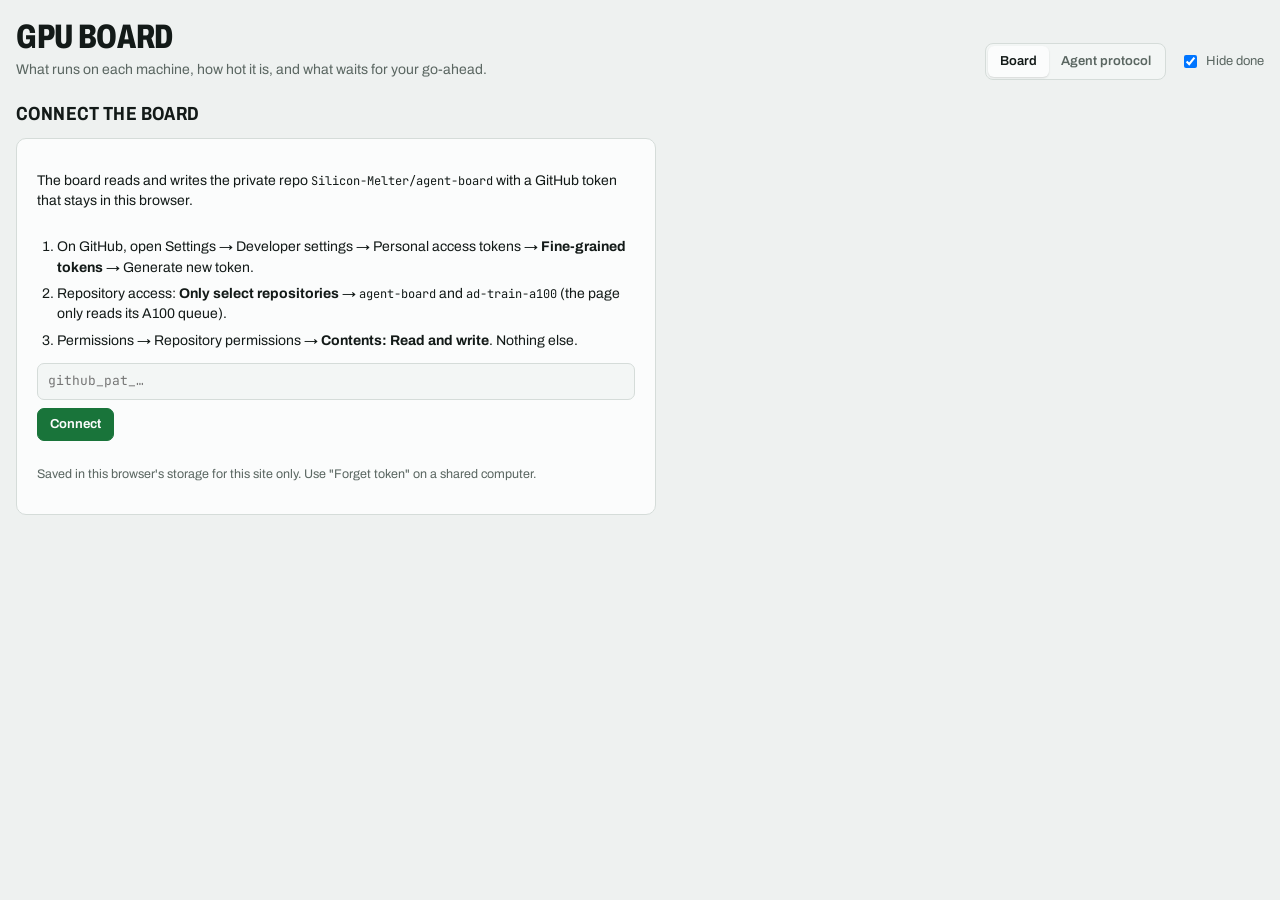
==== index.html @ 6e4cdcdd "Page: Clear button for dead jobs, "Started on its own" for auto-advanced jobs (agent-board 32980ea) " ====
<!doctype html>
<html lang="en">
<head>
<meta charset="utf-8">
<meta name="viewport" content="width=device-width, initial-scale=1, viewport-fit=cover">
<title>GPU Board</title>
<meta name="robots" content="noindex">
<link rel="preconnect" href="https://fonts.googleapis.com">
<link rel="preconnect" href="https://fonts.gstatic.com" crossorigin>
<link rel="stylesheet" href="https://fonts.googleapis.com/css2?family=Archivo:wdth,wght@62..125,400..800&family=JetBrains+Mono:wght@400;500&display=swap">
<style>
/* Layout: status notice, control bar, a "needs your call" queue, then one lane per machine (device readings on top, its jobs below), like a dispatch board; protocol on its own tab */
:root {
  --bg: #eef1f0; --surface: #fbfcfc; --surface-2: #f3f6f5; --ink: #131a18; --muted: #5a6661; --line: #d5dcd9;
  --accent: #0e6a5f; --accent-soft: #dceeea;
  --run: #2257ad; --run-bg: #e3ebf9; --queue: #855600; --queue-bg: #f7ebd2; --pause: #6546ab; --pause-bg: #ebe5f7;
  --go: #19743a; --go-bg: #dcf1e3; --hold: #5f676d; --hold-bg: #e6e9eb; --bad: #b22a1f; --bad-bg: #fae4e1; --stale: #a84a06; --stale-bg: #fcebdc;
  --display: "Archivo", "Arial Narrow", system-ui, sans-serif;
  --body: "Archivo", system-ui, -apple-system, "Segoe UI", sans-serif;
  --mono: "JetBrains Mono", ui-monospace, "SFMono-Regular", Menlo, monospace;
  --radius: 10px;
}
@media (prefers-color-scheme: dark) { :root:not([data-theme="light"]) {
  --bg: #0e1312; --surface: #151c1a; --surface-2: #1b2321; --ink: #e5ebe9; --muted: #93a19b; --line: #2a3431;
  --accent: #4cc1ae; --accent-soft: #163631;
  --run: #93b6ff; --run-bg: #1a2741; --queue: #efb54c; --queue-bg: #33270f; --pause: #bca6ff; --pause-bg: #261f3c;
  --go: #6fd18f; --go-bg: #13301d; --hold: #a6adb2; --hold-bg: #252a2d; --bad: #ff8b7c; --bad-bg: #3a1814; --stale: #ffa45c; --stale-bg: #3a2210;
  color-scheme: dark; } }
:root[data-theme="dark"] {
  --bg: #0e1312; --surface: #151c1a; --surface-2: #1b2321; --ink: #e5ebe9; --muted: #93a19b; --line: #2a3431;
  --accent: #4cc1ae; --accent-soft: #163631;
  --run: #93b6ff; --run-bg: #1a2741; --queue: #efb54c; --queue-bg: #33270f; --pause: #bca6ff; --pause-bg: #261f3c;
  --go: #6fd18f; --go-bg: #13301d; --hold: #a6adb2; --hold-bg: #252a2d; --bad: #ff8b7c; --bad-bg: #3a1814; --stale: #ffa45c; --stale-bg: #3a2210;
  color-scheme: dark;
}
* { box-sizing: border-box; }
body { background: var(--bg); color: var(--ink); font-family: var(--body); font-size: 14px; line-height: 1.45; }
.wrap { max-width: 1320px; margin: 0 auto; padding-left: max(16px, env(safe-area-inset-left, 0px)); padding-right: max(16px, env(safe-area-inset-right, 0px)); }
.mono { font-family: var(--mono); font-size: 12px; }
.num { font-variant-numeric: tabular-nums; }
button { font: inherit; color: inherit; cursor: pointer; }
button:focus-visible, input:focus-visible, a:focus-visible, label:focus-within { outline: 2px solid var(--accent); outline-offset: 2px; }
h1, h2, h3 { margin: 0; text-wrap: balance; }

.notice { background: var(--queue-bg); color: var(--queue); border-bottom: 1px solid var(--line); }
.notice .wrap { padding-block: 9px; font-size: 13px; display: flex; flex-wrap: wrap; gap: 8px 12px; align-items: center; }
.notice b { font-weight: 700; }
.ptext { white-space: pre-wrap; overflow-wrap: anywhere; font-size: 13.5px; line-height: 1.55; max-width: 80ch; }

.top .wrap { padding-block: 20px 12px; display: flex; flex-wrap: wrap; gap: 14px 24px; align-items: end; justify-content: space-between; }
.brand h1 { font-family: var(--display); font-stretch: 72%; font-weight: 800; font-size: 34px; letter-spacing: -.01em; line-height: 1; text-transform: uppercase; }
.brand p { margin: 6px 0 0; color: var(--muted); }
.controls { display: flex; flex-wrap: wrap; gap: 10px 14px; align-items: center; }
.seg { display: inline-flex; background: var(--surface-2); border: 1px solid var(--line); border-radius: 8px; padding: 2px; }
.seg button { border: 0; background: none; padding: 6px 12px; border-radius: 6px; color: var(--muted); font-weight: 600; font-size: 13px; }
.seg button[aria-pressed="true"] { background: var(--surface); color: var(--ink); box-shadow: 0 1px 2px rgb(0 0 0 / .12); }
.seg-label { font-size: 11px; letter-spacing: .08em; text-transform: uppercase; color: var(--muted); margin-right: 6px; }
.check { display: inline-flex; gap: 6px; align-items: center; color: var(--muted); font-size: 13px; border-radius: 6px; }

.summary { display: grid; grid-template-columns: repeat(auto-fit, minmax(130px, 1fr)); gap: 1px; background: var(--line); border: 1px solid var(--line); border-radius: var(--radius); overflow: hidden; margin-block: 8px 22px; }
.stat { background: var(--surface); padding: 12px 14px; }
.stat b { display: block; font-family: var(--display); font-stretch: 80%; font-size: 28px; font-weight: 700; line-height: 1.05; font-variant-numeric: tabular-nums; }
.stat span { color: var(--muted); font-size: 12px; letter-spacing: .04em; text-transform: uppercase; }
.stat.hot b { color: var(--queue); }
.stat.warn b { color: var(--stale); }
.stat.bad b { color: var(--bad); }

.sec-head { display: flex; flex-wrap: wrap; align-items: baseline; gap: 6px 10px; margin-bottom: 10px; }
.sec-head h2 { font-family: var(--display); font-stretch: 80%; font-size: 19px; font-weight: 700; text-transform: uppercase; letter-spacing: .02em; }
.sec-head p { margin: 0; color: var(--muted); font-size: 13px; }
.sec-head .btn { margin-left: auto; }

.calls { margin-bottom: 28px; }
.call-list { display: grid; gap: 8px; }
.call { display: grid; grid-template-columns: minmax(0, 1fr) auto; gap: 10px 16px; align-items: center; background: var(--surface); border: 1px solid var(--line); border-left: 4px solid var(--queue); border-radius: var(--radius); padding: 12px 14px; }
.call.blocked-hold { border-left-color: var(--hold); }
.call-main { min-width: 0; display: grid; gap: 3px; }
.call-task { font-weight: 650; }
.call-why { color: var(--muted); font-size: 13px; }
.call-why b { color: var(--ink); font-weight: 600; }
.empty { background: var(--surface); border: 1px dashed var(--line); border-radius: var(--radius); padding: 14px; color: var(--muted); }
.queue { margin-bottom: 28px; }
.qwrap { overflow-x: auto; background: var(--surface); border: 1px solid var(--line); border-radius: var(--radius); }
.qtable { width: 100%; min-width: 760px; border-collapse: collapse; font-size: 13px; }
.qtable th { text-align: left; font-size: 11px; font-weight: 600; letter-spacing: .05em; text-transform: uppercase; color: var(--muted); padding: 8px 10px; border-bottom: 1px solid var(--line); white-space: nowrap; }
.qtable td { padding: 9px 10px; border-top: 1px solid var(--line); vertical-align: top; overflow-wrap: anywhere; }
.qtable tbody tr:first-child td { border-top: 0; }
.qtable code { font-family: var(--mono); font-size: 11.5px; }
.qtable .qid { font-family: var(--mono); font-weight: 700; white-space: nowrap; }
.qtable .qnote { display: block; margin-top: 3px; color: var(--muted); font-size: 12px; }
.qtable .qadded, .qtable .btn { white-space: nowrap; }
.p-hold { color: var(--hold); background: var(--hold-bg); }

.btns { display: flex; gap: 8px; flex-wrap: wrap; }
.btn { border: 1px solid var(--line); background: var(--surface-2); border-radius: 7px; padding: 6px 12px; font-weight: 650; font-size: 13px; }
.btn:hover { border-color: var(--muted); }
.btn.go { background: var(--go); border-color: var(--go); color: var(--surface); }
.btn.wait { background: var(--queue-bg); border-color: var(--queue); color: var(--queue); }
.btn.bump { background: var(--surface); border-color: var(--accent); color: var(--accent); }
.btn:disabled { opacity: .45; cursor: not-allowed; }
.btn.link { background: none; border-color: transparent; color: var(--accent); padding-inline: 4px; text-decoration: underline; text-underline-offset: 2px; }
a.btn { text-decoration: none; display: inline-flex; align-items: center; }

.lanes { display: grid; grid-template-columns: repeat(auto-fill, minmax(min(100%, 380px), 1fr)); gap: 14px; align-items: start; margin-bottom: 40px; }
.lane { background: var(--surface); border: 1px solid var(--line); border-radius: var(--radius); min-width: 0; }
.lane.on_hold { background: var(--surface-2); }
.lane-head { display: grid; grid-template-columns: minmax(0, 1fr) auto; gap: 4px 12px; padding: 14px 14px 12px; border-bottom: 1px solid var(--line); }
.lane-head h3 { font-family: var(--display); font-stretch: 85%; font-size: 19px; font-weight: 700; }
.lane-sub { color: var(--muted); }
.lane-note { grid-column: 1 / -1; color: var(--muted); font-size: 13px; }
.status { border: 1px solid transparent; border-radius: 999px; padding: 3px 10px; font-size: 12px; font-weight: 700; letter-spacing: .03em; align-self: start; white-space: nowrap; background: none; }
.status.available { color: var(--go); background: var(--go-bg); }
.status.on_hold { color: var(--hold); background: var(--hold-bg); }
button.status:hover { border-color: currentColor; }

/* components: each device is a collapsible header with its own jobs underneath */
.lane-tools { grid-column: 1 / -1; display: flex; flex-wrap: wrap; gap: 4px 12px; align-items: baseline; justify-content: space-between; }
.cols, .dev { display: grid; grid-template-columns: 14px minmax(0, 1fr) 58px 46px minmax(96px, 1.3fr); gap: 8px; align-items: center; padding-inline: 14px; }
.cols { padding-block: 5px; background: var(--surface-2); color: var(--muted); font-size: 11px; text-transform: uppercase; letter-spacing: .05em; border-bottom: 1px solid var(--line); }
.comp { border-bottom: 1px solid var(--line); }
.comp:last-child { border-bottom: 0; }
.lane .comp:last-child { border-radius: 0 0 var(--radius) var(--radius); overflow: hidden; }
.dev { width: 100%; border: 0; background: var(--surface-2); padding-block: 9px; text-align: left; font-size: 12.5px; }
.dev:hover { background: var(--accent-soft); }
.dev:focus-visible { outline-offset: -2px; }
.chev { width: 8px; height: 8px; border-right: 2px solid var(--muted); border-bottom: 2px solid var(--muted); transform: rotate(45deg) translate(-2px, -2px); }
.dev[aria-expanded="false"] .chev { transform: rotate(-45deg); }
.dev-name { min-width: 0; overflow-wrap: anywhere; font-weight: 700; font-size: 13px; }
.dev-name small { color: var(--muted); font-weight: 400; font-size: 11.5px; margin-left: 4px; }
.dev-sum { grid-column: 2 / -1; display: flex; flex-wrap: wrap; gap: 3px 6px; align-items: center; color: var(--muted); font-size: 11.5px; margin-top: -2px; }
.flag { font-size: 10.5px; font-weight: 700; padding: 0 6px; border-radius: 4px; letter-spacing: .02em; white-space: nowrap; }
.flag.call { color: var(--queue); background: var(--queue-bg); }
.flag.bad { color: var(--bad); background: var(--bad-bg); }
.comp-jobs { background: var(--surface); }
.comp-jobs .job { padding-left: 36px; }
.comp-jobs .job::before { left: 20px; }
.comp-empty { padding: 10px 14px 12px 36px; color: var(--muted); font-size: 12.5px; }
@media (prefers-reduced-motion: no-preference) { .chev { transition: transform .15s ease; } }
.t { font-family: var(--mono); font-size: 12px; font-weight: 500; }
.t.warm { color: var(--stale); }
.t.hot { color: var(--bad); font-weight: 700; }
.t.none { color: var(--muted); }
.mem { display: grid; gap: 3px; min-width: 0; }
.mem .track { height: 5px; background: var(--surface-2); border: 1px solid var(--line); border-radius: 4px; overflow: hidden; }
.mem .track i { display: block; height: 100%; background: var(--accent); }
.mem span { font-family: var(--mono); font-size: 11px; color: var(--muted); }
.reading { font-size: 12px; color: var(--muted); }
.reading.old { color: var(--stale); }

.job { padding: 12px 14px; display: grid; gap: 6px; border-top: 1px solid var(--line); position: relative; }
.job:first-child { border-top: 0; }
.job::before { content: ""; position: absolute; left: 0; top: 10px; bottom: 10px; width: 3px; border-radius: 0 3px 3px 0; background: var(--line); }
.job[data-state="running"]::before { background: var(--run); }
.job[data-state="queued"]::before { background: var(--queue); }
.job[data-state="paused"]::before { background: var(--pause); }
.job[data-state="blocked"]::before, .job[data-state="failed"]::before { background: var(--bad); }
.job[data-state="done"]::before { background: var(--go); }
.row1 { display: flex; flex-wrap: wrap; gap: 6px; align-items: center; }
.pill { font-size: 11px; font-weight: 700; letter-spacing: .05em; text-transform: uppercase; padding: 2px 8px; border-radius: 5px; }
.p-running { color: var(--run); background: var(--run-bg); }
.p-queued { color: var(--queue); background: var(--queue-bg); }
.p-paused { color: var(--pause); background: var(--pause-bg); }
.p-blocked, .p-failed { color: var(--bad); background: var(--bad-bg); }
.p-done { color: var(--go); background: var(--go-bg); }
.chip { font-size: 11px; padding: 1px 7px; border-radius: 5px; border: 1px solid var(--line); color: var(--muted); white-space: nowrap; }
.chip.res { font-family: var(--mono); color: var(--ink); }
.chip.retina { border-color: var(--pause); color: var(--pause); }
.chip.stale { border-color: transparent; background: var(--stale-bg); color: var(--stale); font-weight: 700; }
.ago { margin-left: auto; color: var(--muted); font-size: 12px; white-space: nowrap; }
.task { font-weight: 650; overflow-wrap: anywhere; }
.meta { color: var(--muted); overflow-wrap: anywhere; }
.prog { display: grid; gap: 4px; }
.bar { height: 6px; border-radius: 4px; background: var(--surface-2); border: 1px solid var(--line); overflow: hidden; }
.bar i { display: block; height: 100%; background: var(--run); }
.job[data-state="paused"] .bar i { background: var(--pause); }
.job[data-state="blocked"] .bar i { background: var(--bad); }
.prog-text { font-size: 13px; color: var(--muted); font-variant-numeric: tabular-nums; }
.prog-text b { color: var(--ink); font-weight: 600; }
.decision, .health { font-size: 12.5px; padding: 6px 8px; border-radius: 6px; background: var(--surface-2); color: var(--muted); overflow-wrap: anywhere; }
.decision b.go { color: var(--go); }
.decision b.wait { color: var(--queue); }
.decision .seen { color: var(--ink); }
.health b { font-weight: 700; }
.health.ok b { color: var(--go); }
.health.pending b { color: var(--accent); }
.health.dead { background: var(--bad-bg); color: var(--bad); }
.health q { font-family: var(--mono); font-size: 11.5px; color: var(--ink); quotes: "“" "”"; }
.health.dead q { color: var(--bad); }
.result { font-size: 13px; }
.actions { display: flex; flex-wrap: wrap; gap: 8px; align-items: center; margin-top: 2px; }
.chip.ok { border-color: var(--go); color: var(--go); }
.chip.off { border-color: transparent; background: var(--hold-bg); color: var(--hold); }
.chip.gone { border-color: transparent; background: var(--bad-bg); color: var(--bad); font-weight: 700; }
.thread { display: grid; gap: 4px; font-size: 12.5px; }
.say { padding: 5px 8px; border-radius: 6px; overflow-wrap: anywhere; }
.say.me { background: var(--accent-soft); }
.say.agent { background: var(--surface-2); border: 1px solid var(--line); }
.say .when { display: block; color: var(--muted); font-size: 11.5px; }
.msg { display: flex; gap: 6px; }
.msg input { flex: 1 1 auto; min-width: 0; font: inherit; font-size: 13px; padding: 6px 8px; border-radius: 6px; border: 1px solid var(--line); background: var(--surface); color: var(--ink); }

.protocol { max-width: 780px; margin-bottom: 48px; }
.protocol .card { background: var(--surface); border: 1px solid var(--line); border-radius: var(--radius); padding: 18px 20px; }
.protocol ol { margin: 0; padding-left: 22px; display: grid; gap: 12px; }
.protocol li::marker { font-family: var(--display); font-weight: 800; color: var(--accent); }
.protocol code { font-family: var(--mono); font-size: 12px; background: var(--surface-2); padding: 1px 5px; border-radius: 4px; overflow-wrap: anywhere; }
.protocol pre { font-family: var(--mono); font-size: 12px; background: var(--surface-2); border: 1px solid var(--line); border-radius: 6px; padding: 10px 12px; overflow-x: auto; margin: 8px 0 0; }
.protocol table { border-collapse: collapse; font-size: 13px; width: 100%; }
.protocol th, .protocol td { text-align: left; padding: 6px 8px; border-bottom: 1px solid var(--line); vertical-align: top; }
.protocol th { color: var(--muted); font-weight: 600; font-size: 12px; text-transform: uppercase; letter-spacing: .05em; }
.tbl { overflow-x: auto; margin-top: 16px; }

.toast { position: fixed; left: 50%; bottom: calc(18px + env(safe-area-inset-bottom, 0px)); transform: translateX(-50%); max-width: min(580px, calc(100% - 32px)); background: var(--ink); color: var(--bg); padding: 10px 14px; border-radius: 8px; font-size: 13px; box-shadow: 0 6px 20px rgb(0 0 0 / .25); z-index: 20; }

@media (max-width: 560px) {
  .call { grid-template-columns: minmax(0, 1fr); }
  .brand h1 { font-size: 28px; }
  .cols, .dev { grid-template-columns: 12px minmax(0, 1fr) 50px 38px minmax(72px, 1fr); gap: 6px; padding-inline: 10px; }
  .comp-jobs .job { padding-left: 28px; }
  .comp-jobs .job::before { left: 14px; }
}
@media (prefers-reduced-motion: no-preference) {
  .job.flash, .dev.flash { animation: flash 1.2s ease-out; }
  @keyframes flash { from { background: var(--accent-soft); } to { background: transparent; } }
}
</style>
<style>
body { margin: 0; }
[hidden] { display: none !important; }
.setup { max-width: 640px; margin-block: 8px 48px; }
.setup .card { background: var(--surface); border: 1px solid var(--line); border-radius: var(--radius); padding: 18px 20px; display: grid; gap: 12px; }
.setup ol { margin: 0; padding-left: 20px; display: grid; gap: 6px; }
.setup input { font: inherit; font-family: var(--mono); font-size: 13px; padding: 8px 10px; border-radius: 7px; border: 1px solid var(--line); background: var(--surface-2); color: var(--ink); width: 100%; }
.setup .row { display: flex; gap: 8px; flex-wrap: wrap; }
.setup .err { color: var(--bad); font-size: 13px; }
.fine { color: var(--muted); font-size: 12.5px; }
</style>
</head>
<body>
<div class="notice" id="notice" role="status" hidden><div class="wrap" id="notice-text"></div></div>

<header class="top">
  <div class="wrap">
    <div class="brand">
      <h1>GPU Board</h1>
      <p>What runs on each machine, how hot it is, and what waits for your go-ahead.</p>
    </div>
    <div class="controls">
      <div class="seg" role="group" aria-label="Page">
        <button type="button" data-tab="board" aria-pressed="true">Board</button>
        <button type="button" data-tab="protocol" aria-pressed="false">Agent protocol</button>
      </div>
      <label class="check"><input type="checkbox" id="hide-done" checked> Hide done</label>
      <button type="button" class="btn link" id="forget" hidden>Forget token</button>
    </div>
  </div>
</header>

<main class="wrap">
  <section id="setup" class="setup" hidden>
    <div class="sec-head"><h2>Connect the board</h2></div>
    <div class="card">
      <p>The board reads and writes the private repo <span class="mono">Silicon-Melter/agent-board</span> with a GitHub token that stays in this browser.</p>
      <ol>
        <li>On GitHub, open Settings → Developer settings → Personal access tokens → <b>Fine-grained tokens</b> → Generate new token.</li>
        <li>Repository access: <b>Only select repositories</b> → <span class="mono">agent-board</span> and <span class="mono">ad-train-a100</span> (the page only reads its A100 queue).</li>
        <li>Permissions → Repository permissions → <b>Contents: Read and write</b>. Nothing else.</li>
      </ol>
      <form class="row" id="token-form">
        <input id="token-input" type="password" autocomplete="off" placeholder="github_pat_…" aria-label="GitHub token">
        <button type="submit" class="btn go">Connect</button>
      </form>
      <div class="err" id="token-err" hidden></div>
      <p class="fine">Saved in this browser's storage for this site only. Use "Forget token" on a shared computer.</p>
    </div>
  </section>

  <section id="board" hidden>
    <div class="summary" id="summary"></div>
    <section class="calls" aria-labelledby="calls-h">
      <div class="sec-head"><h2 id="calls-h">Needs your call</h2><p>Queued GPU jobs with no decision yet, oldest first.</p></div>
      <div class="call-list" id="calls"></div>
    </section>
    <section class="queue" aria-labelledby="queue-h">
      <div class="sec-head"><h2 id="queue-h">A100 queue</h2><p>From ad-train-a100/QUEUE.md · read-only · you start an item by telling the A100 agent.</p><a class="btn link" href="https://github.com/Silicon-Melter/ad-train-a100/blob/main/QUEUE.md" target="_blank" rel="noopener">Open QUEUE.md</a></div>
      <div id="queue"></div>
    </section>
    <div class="sec-head"><h2>Machines</h2><p>Each PC's sync service reports temperatures, jobs and whether each process is alive, every 2 minutes and right after a change.</p><span id="bump-all-slot"></span></div>
    <div class="lanes" id="lanes"></div>
  </section>

  <section id="protocol" class="protocol" hidden>
    <div class="sec-head"><h2>Agent protocol</h2><p>The gpu-board skill in the agent-board plugin, which every agent follows.</p></div>
    <div class="card"><div class="ptext" id="protocol-text">Loading…</div></div>
  </section>
</main>

<div class="toast" id="toast" role="status" aria-live="polite" hidden></div>

<script>
(function () {
  const API = "https://api.github.com/repos/Silicon-Melter/agent-board";
  const MIN = 60e3, HR = 3600e3;
  const AUTO_MAX_H = 4; // board-sync starts a queued GPU job this long or shorter on its own when its GPU frees up
  const POLL = 5e3, SYNC_SILENT = 6 * MIN, BUMP_LATE = 2 * MIN, KEEP_CALLS = 14 * 24 * HR, MSG_MAX = 500;
  const LIVE = ["running", "paused", "queued"];
  const ORDER = { running: 0, paused: 1, blocked: 2, queued: 3, failed: 4, done: 5 };
  const LABEL = { running: "Running", queued: "Queued", paused: "Paused", blocked: "Blocked", done: "Done", failed: "Failed" };
  const LIMIT = { gpu: [80, 87], cpu: [85, 95] }; // warm, hot (°C)

  const store = {
    get(k) { try { return localStorage.getItem(k); } catch (e) { return null; } },
    set(k, v) { try { v == null ? localStorage.removeItem(k) : localStorage.setItem(k, v); } catch (e) { /* storage blocked: lasts for this visit */ } }
  };
  const S = { token: store.get("gpu-board.token"), status: "loading", error: "", control: null, states: {}, jobs: [],
    protocol: null, tab: "board", hideDone: true, busy: {}, loading: false, queue: null, queueError: "" };
  const drafts = {}; // unsent messages, by job id, so a refresh never eats what you are typing
  let collapsed = {};
  try { collapsed = JSON.parse(store.get("gpu-board.collapsed") || "{}") || {}; } catch (e) { collapsed = {}; }

  const $ = (id) => document.getElementById(id);
  const esc = (s) => String(s ?? "").replace(/[&<>"']/g, (c) => ({ "&": "&amp;", "<": "&lt;", ">": "&gt;", '"': "&quot;", "'": "&#39;" }[c]));
  const ms = (v) => typeof v === "number" ? (v < 1e12 ? v * 1000 : v) : Date.parse(v || "");
  const nowIso = () => new Date().toISOString();
  const machines = () => ((S.control && S.control.machines) || []).slice().sort((a, b) => (a.order ?? 99) - (b.order ?? 99));
  const machine = (id) => machines().find((m) => m.id === id);
  const job = (id) => S.jobs.find((j) => j.id === id);
  const decisions = () => (S.control && S.control.decisions) || {};
  const bumps = () => (S.control && S.control.bumps) || {};
  const messages = () => (S.control && S.control.messages) || {};
  const cleared = () => (S.control && S.control.cleared) || {};
  // Calls and messages carry the run they were sent to (the job's `created`), so one left from an earlier run under the
  // same job id never applies to a new run. Untagged ones predate the tag and still count.
  const ofRun = (x, j) => !!x && (x.for == null || x.for === j.created);
  const decisionOf = (j) => (ofRun(decisions()[j.id], j) ? decisions()[j.id] : null);
  const devicesOf = (m) => (m && Array.isArray(m.devices) ? m.devices : []);
  const device = (m, res) => devicesOf(m).find((d) => d.id === res) || { id: res, label: res || "?", kind: res === "cpu" ? "cpu" : "gpu" };
  const isGpu = (j) => device(machine(j.machine), j.res).kind === "gpu";
  const isStale = (j) => j.state === "running" && Date.now() - ms(j.updated) > 2 * HR;
  const acctChip = (j) => j.account && j.account !== "unknown" ? '<span class="chip ' + (j.account === "retina" ? "retina" : "") + '">' + esc(j.account) + "</span>" : "";
  const sessionUrl = (s) => (/^https:\/\/claude\.ai\/code\/session_[A-Za-z0-9]+$/.test(String(s || "")) ? s : null);

  function ago(ts) {
    const d = Date.now() - ts;
    if (!isFinite(d)) return "at an unknown time";
    if (d < 45e3) return "just now";
    if (d < HR) return Math.max(1, Math.round(d / MIN)) + " min ago";
    if (d < 48 * HR) { const h = Math.floor(d / HR), m = Math.round((d % HR) / MIN); return h + " h" + (m ? " " + m + " min" : "") + " ago"; }
    return Math.round(d / (24 * HR)) + " d ago";
  }
  function heat(kind, t) {
    if (t == null) return "none";
    const [warm, hot] = LIMIT[kind] || LIMIT.gpu;
    return t >= hot ? "hot" : t >= warm ? "warm" : "";
  }

  // ---- GitHub ------------------------------------------------------------------------------------------------
  function b64decode(s) { return new TextDecoder().decode(Uint8Array.from(atob(s.replace(/\s/g, "")), (c) => c.charCodeAt(0))); }
  function b64encode(text) { let bin = ""; new TextEncoder().encode(text).forEach((b) => { bin += String.fromCharCode(b); }); return btoa(bin); }
  async function gh(path, opts) {
    const r = await fetch(/^https:/.test(path) ? path : API + path, Object.assign({ cache: "no-store" }, opts, {
      headers: Object.assign({ Authorization: "Bearer " + S.token, Accept: "application/vnd.github+json", "X-GitHub-Api-Version": "2022-11-28" }, (opts && opts.headers) || {})
    }));
    if (r.status === 401) { const e = new Error("GitHub rejected the token"); e.auth = true; throw e; }
    return r;
  }
  async function readFile(path, ref) {
    const r = await gh("/contents/" + path + "?ref=" + encodeURIComponent(ref));
    if (r.status === 404) return null;
    if (!r.ok) throw new Error("GitHub said " + r.status + " for " + path + " on " + ref);
    const j = await r.json();
    return { text: b64decode(j.content), sha: j.sha };
  }
  async function writeFile(path, ref, text, sha, message) {
    const r = await gh("/contents/" + path, { method: "PUT", headers: { "Content-Type": "application/json" },
      body: JSON.stringify({ message, content: b64encode(text), sha, branch: ref }) });
    if (r.status === 409 || r.status === 422) { const e = new Error("changed meanwhile"); e.conflict = true; throw e; }
    if (!r.ok) throw new Error("GitHub said " + r.status + " when saving");
  }

  // The A100's to-do list, shown read-only: every 30 s, one conditional request (a 304 costs nothing).
  const QUEUE_REPO = "Silicon-Melter/ad-train-a100", QUEUE_URL = "https://api.github.com/repos/" + QUEUE_REPO + "/contents/QUEUE.md";
  const QUEUE_BLOB = "https://github.com/" + QUEUE_REPO + "/blob/main/";
  let queueTag = null, polls = 0;
  async function loadQueue() {
    try {
      const r = await gh(QUEUE_URL, { headers: queueTag && S.queue ? { "If-None-Match": queueTag } : {} });
      if (r.status === 304) return;
      if (r.status === 403 || r.status === 404) { S.queue = null; S.queueError = "token"; return; }
      if (!r.ok) throw new Error("GitHub said " + r.status);
      S.queue = parseQueue(b64decode((await r.json()).content)); S.queueError = ""; queueTag = r.headers.get("ETag");
    } catch (e) { if (e.auth) throw e; S.queueError = String(e.message || e); }
  }
  function parseQueue(md) {
    const lines = md.split("\n");
    const section = (name) => {
      const i = lines.findIndex((l) => /^##\s/.test(l) && l.replace(/^##\s+/, "").trim().toLowerCase() === name);
      const out = [];
      for (let k = i + 1; i >= 0 && k < lines.length && !/^##\s/.test(lines[k]); k++) out.push(lines[k]);
      return out;
    };
    const rows = section("queue").filter((l) => /^\s*\|/.test(l)).map((l) => l.trim().replace(/^\||\|$/g, "").split("|").map((c) => c.trim()));
    const head = (rows[0] || []).map((h) => h.toLowerCase());
    const items = rows.slice(1).filter((r) => !r.every((c) => /^:?-+:?$/.test(c))).map((r) => {
      const o = {}; head.forEach((h, i) => { o[h] = r[i] || ""; }); return o;
    });
    const prompts = {};
    section("start prompts").forEach((l) => {
      const m = l.match(/^\*\*([A-Za-z0-9_-]+)\*\*:\s*(.+)$/);
      if (m) prompts[m[1]] = m[2].trim().replace(/^"|"$/g, "").replace(/\*\*/g, "");
    });
    return { items, prompts };
  }
  const qcol = (it, prefix) => { const k = Object.keys(it).find((h) => h.startsWith(prefix)); return k ? it[k] : ""; };
  const qstate = (it) => { const t = qcol(it, "state"); const m = t.match(/^\s*([A-Za-z]+)\s*(.*)$/); return { word: m ? m[1].toLowerCase() : "", rest: m ? m[2] : t }; };
  function qlink(path) {  // a link inside the queue repo, or a plain https link; anything else stays text
    const p = path.replace(/^\.\//, "");
    return /^https:\/\//.test(p) ? p : /^[\w.\/-]+$/.test(p) ? QUEUE_BLOB + p : null;
  }
  function mdInline(text) {  // [text](path), `code` (file paths become links), **bold**; everything else escaped
    let h = esc(text);
    h = h.replace(/\[([^\]]+)\]\(([^)\s]+)\)/g, (m, t, href) => { const u = qlink(href.replace(/&amp;/g, "&")); return u ? '<a href="' + esc(u) + '" target="_blank" rel="noopener">' + t + "</a>" : m; });
    h = h.replace(/(^|[^>])`([^`]+)`/g, (m, pre, c) => { const u = /\/.*\.\w+$/.test(c) && qlink(c); return pre + (u ? '<a href="' + esc(u) + '" target="_blank" rel="noopener"><code>' + c + "</code></a>" : "<code>" + c + "</code>"); });
    h = h.replace(/`([^`]+)`/g, "<code>$1</code>");
    return h.replace(/\*\*([^*]+)\*\*/g, "<b>$1</b>");
  }
  const QPILL = { running: "p-running", ready: "p-queued", blocked: "p-blocked", done: "p-done", draft: "p-hold", withdrawn: "p-hold" };
  function renderQueue() {
    if (S.queueError === "token") return '<div class="empty">The board\'s token can\'t read <span class="mono">ad-train-a100</span> yet. Add it under Repository access in the token\'s settings (github.com/settings/personal-access-tokens), then reload.</div>';
    if (!S.queue) return '<div class="empty">' + (S.queueError ? "Couldn\'t load the queue: " + esc(S.queueError) : "Loading the A100 queue…") + "</div>";
    const items = S.queue.items.filter((it) => !(S.hideDone && ["done", "withdrawn"].includes(qstate(it).word)));
    if (!items.length) return '<div class="empty">Nothing in the A100 queue' + (S.hideDone && S.queue.items.length ? " that isn\'t done" : "") + ".</div>";
    return '<div class="qwrap"><table class="qtable"><thead><tr><th>ID</th><th>State</th><th>Task</th><th>Est. A100 h</th><th>Needs</th><th>Added</th><th>Report</th><th></th></tr></thead><tbody>' +
      items.map((it) => {
        const id = qcol(it, "id"), st = qstate(it), prompt = S.queue.prompts[id];
        return "<tr><td class=\"qid\">" + esc(id) + "</td>" +
          '<td><span class="pill ' + (QPILL[st.word] || "p-hold") + '">' + esc(st.word || "?") + "</span>" + (st.rest ? '<span class="qnote">' + mdInline(st.rest) + "</span>" : "") + "</td>" +
          "<td>" + mdInline(qcol(it, "task")) + "</td><td>" + mdInline(qcol(it, "est")) + "</td><td>" + mdInline(qcol(it, "needs")) + "</td>" +
          '<td class="qadded">' + esc(qcol(it, "added")) + '<span class="qnote">' + esc(qcol(it, "date")) + "</span></td><td>" + mdInline(qcol(it, "report")) + "</td>" +
          "<td>" + (prompt ? '<button type="button" class="btn" data-act="copy-prompt" data-id="' + esc(id) + '" title="Copies the start prompt of this item; paste it to the A100 agent yourself">Copy prompt</button>' : "") + "</td></tr>";
      }).join("") + "</tbody></table></div>";
  }

  // Every 5 s: one conditional request for all board/* branch heads. GitHub answers 304 when nothing moved, and a 304
  // does not count against the token's rate limit; only the files whose branch moved are downloaded.
  let refsTag = null, heads = {};
  async function load() {
    if (!S.token || S.loading) return;
    S.loading = true;
    try {
      if (!S.control) { refsTag = null; heads = {}; }
      const r = await gh("/git/matching-refs/heads/board/", { headers: refsTag ? { "If-None-Match": refsTag } : {} });
      if (r.status !== 304) {
        if (!r.ok) throw new Error("GitHub said " + r.status + " when listing the board branches");
        const tag = r.headers.get("ETag"), now = {};
        (await r.json()).forEach((x) => { now[x.ref.replace("refs/heads/", "")] = x.object.sha; });
        if (!now["board/control"]) throw new Error("The board/control branch is missing in agent-board.");
        if (now["board/control"] !== heads["board/control"]) S.control = JSON.parse((await readFile("control.json", now["board/control"])).text);
        const states = {};
        await Promise.all(machines().map(async (m) => {
          const b = "board/" + m.id;
          if (!now[b]) states[m.id] = null;
          else if (now[b] === heads[b] && S.states[m.id]) states[m.id] = S.states[m.id];
          else { const f = await readFile("state.json", now[b]); states[m.id] = f ? JSON.parse(f.text) : null; }
        }));
        S.states = states; heads = now; refsTag = tag;
      }
      collectJobs();
      if (!S.protocol) { const p = await readFile("plugins/gpu-board/skills/gpu-board/SKILL.md", "main"); S.protocol = p ? p.text.replace(/^---[\s\S]*?---\s*/, "") : ""; }
      if (polls++ % 6 === 0) await loadQueue();
      S.status = "ready"; S.error = "";
    } catch (e) {
      if (e.auth) { S.token = null; store.set("gpu-board.token", null); S.status = "need-token"; S.error = "GitHub rejected that token. Check it has Contents read and write on agent-board."; }
      else { S.error = String(e.message || e); if (S.status !== "ready") S.status = "error"; }
    }
    S.loading = false;
    refresh();
  }

  // Every job the PCs report, minus runs the owner cleared (the PC deletes those within seconds; hide them at once).
  function collectJobs() {
    S.jobs = [];
    Object.entries(S.states).forEach(([mid, st]) => { if (st && st.jobs) Object.entries(st.jobs).forEach(([id, j]) => {
      if (!(cleared()[id] && cleared()[id].for === j.created)) S.jobs.push(Object.assign({}, j, { id, machine: mid }));
    }); });
  }

  // Read-modify-write control.json; retry once if someone saved in between.
  async function saveControl(mutate, message) {
    for (let attempt = 0; attempt < 2; attempt++) {
      const c = await readFile("control.json", "board/control");
      const data = JSON.parse(c.text);
      mutate(data);
      const cutoff = Date.now() - KEEP_CALLS;
      ["decisions", "bumps", "cleared"].forEach((k) => { Object.keys(data[k] || {}).forEach((id) => { if (ms(data[k][id].at) < cutoff) delete data[k][id]; }); });
      Object.keys(data.messages || {}).forEach((id) => { const kept = data.messages[id].filter((m) => ms(m.at) >= cutoff); if (kept.length) data.messages[id] = kept; else delete data.messages[id]; });
      try { await writeFile("control.json", "board/control", JSON.stringify(data, null, 1) + "\n", c.sha, message); S.control = data; collectJobs(); return; }
      catch (e) { if (!e.conflict || attempt) throw e; }
    }
  }

  // ---- derived state ------------------------------------------------------------------------------------------
  function machineTel(id) {
    const st = S.states[id];
    if (!st) return null;
    const age = Date.now() - ms(st.at);
    return { st, age, silent: age > SYNC_SILENT };
  }
  function needsCall(j) { return j.state === "queued" && !decisionOf(j) && !j.auto_go; }
  function bumpOf(j) {
    const b = bumps()[j.id]; if (!b) return null;
    const t = machineTel(j.machine);
    const answered = !!(t && ms(t.st.at) > ms(b.at));
    return { at: ms(b.at), answered, late: !answered && Date.now() - ms(b.at) > BUMP_LATE };
  }
  function processGone(j) { return j.alive === false && ["running", "paused", "blocked"].includes(j.state); }
  // Clear is offered only on dead jobs: the process is gone, or the session ended with no live process left.
  function canClear(j) { return !["done", "failed"].includes(j.state) && (processGone(j) || (j.agent_alive === false && j.alive !== true)); }
  const clearBtn = (j) => canClear(j) ? '<button type="button" class="btn" data-act="clear" data-id="' + esc(j.id) + '"' + (S.busy[j.id] ? " disabled" : "") + ' title="Remove this dead job from the PC and the board, so its GPU is free again">Clear</button>' : "";
  function needsLook(j) { const b = bumpOf(j); return isStale(j) || (b && b.late) || j.state === "blocked" || processGone(j); }

  function why(j) {
    const m = machine(j.machine), d = device(m, j.res);
    if (!m) return "<b>Unknown machine</b> " + esc(j.machine);
    if (m.status === "on_hold") return "<b>Machine on hold.</b> Set it available before you release this.";
    const others = S.jobs.filter((o) => o.machine === j.machine && o.res === j.res && o.id !== j.id && LIVE.includes(o.state));
    const running = others.filter((o) => o.state === "running");
    if (running.length) return "<b>" + esc(d.label) + " busy:</b> " + esc(running[0].task) + (running[0].eta ? " (" + esc(running[0].eta) + " left)" : "");
    if (others.length) return "<b>Behind</b> " + others.length + " other job" + (others.length > 1 ? "s" : "") + " on " + esc(d.label);
    return "<b>" + esc(d.label) + " free.</b> The agent is waiting for your go.";
  }

  // ---- rendering ----------------------------------------------------------------------------------------------
  function decisionLine(j) {
    const d = decisionOf(j) || (j.auto_go ? { verdict: "go", at: j.auto_go, auto: true } : null);
    if (!d) return j.auto && j.state !== "queued" && j.state !== "done" ? '<div class="decision">Started on its own: ' + (isGpu(j) ? "the GPU was free." : "CPU and background tasks don't wait.") + "</div>" : "";
    const verb = d.auto ? '<b class="go">Started on its own</b>' : d.verdict === "go" ? '<b class="go">Go ahead</b>' : '<b class="wait">Wait</b>';
    const got = j.delivered && j.delivered["d:" + d.verdict + ":" + d.at];
    const seen = got ? ' · <span class="seen">delivered to the agent ' + ago(ms(got)) + "</span>"
      : j.seen && j.seen.verdict === d.verdict && j.seen.at === d.at ? ' · <span class="seen">the agent has seen it</span>'
      : d.verdict === "go" && j.state === "running" ? " · it is running"
      : d.verdict === "wait" && j.state === "queued" ? " · it stays queued until you press Go ahead"
      : j.reachable ? " · on its way to the agent (about 10 s)" : " · the PC picks it up within about 10 s";
    return '<div class="decision">' + verb + " " + ago(ms(d.at)) + (d.auto ? " (its GPU freed up and it was next)" : "") + seen + "</div>";
  }

  function healthLine(j) {
    if (!["running", "paused", "blocked"].includes(j.state)) return "";
    let out = "";
    const t = machineTel(j.machine);
    const w = j.watch || {};
    const what = w.pid ? "pid " + w.pid : w.unit ? "unit " + w.unit : "";
    const detail = (what ? " · " + esc(what) : "") + (j.last ? " · last log <q>" + esc(j.last) + "</q>" : "") + (t ? " · checked " + ago(ms(t.st.at)) : "");
    if (t && t.silent) out += '<div class="health dead"><b>Can\'t confirm</b>: this PC\'s sync has been silent since ' + ago(ms(t.st.at)) + ".</div>";
    else if (j.alive === false) out += '<div class="health dead"><b>Process gone</b>' + detail + "</div>";
    else if (j.alive === true) out += '<div class="health ok"><b>Alive</b>' + detail + "</div>";
    else if (j.state === "running") out += '<div class="health">No process handed to the sync service yet (<span class="mono">board-job watch</span>).</div>';
    const b = bumpOf(j);
    if (b && !b.answered) out += b.late
      ? '<div class="health dead"><b>No answer</b> to the bump sent ' + ago(b.at) + ". The PC's sync service may be down.</div>"
      : '<div class="health pending"><b>Bumped</b> ' + ago(b.at) + " · the PC answers within about 15 s</div>";
    return out;
  }

  function reach(j) {
    if (["done", "failed"].includes(j.state) || (j.reachable == null && j.agent_alive == null)) return "";
    if (j.agent_alive === false) return '<span class="chip gone" title="The Claude session that registered this job has exited, so nothing you send reaches it. Open a session on that PC to pick the job up.">session ended</span>';
    if (j.reachable) return '<span class="chip ok" title="The session is open and its board-inbox monitor is running: Go, Wait and messages reach it within about 10 s">listening</span>';
    return '<span class="chip off" title="The session is open but its board-inbox monitor is not running (plugin older than 0.4.0, or monitors turned off). It sees your call at its next board-job update.">not listening</span>';
  }

  function thread(j) {
    const mine = (messages()[j.id] || []).filter((m) => ofRun(m, j)).map((m) => ({ at: ms(m.at), me: true, text: m.text, got: j.delivered && j.delivered["m:" + m.at] }));
    const theirs = (j.notes || []).map((n) => ({ at: ms(n.at), me: false, text: n.text }));
    const all = mine.concat(theirs).sort((a, b) => a.at - b.at).slice(-4);
    if (!all.length) return "";
    return '<div class="thread">' + all.map((x) => '<div class="say ' + (x.me ? "me" : "agent") + '"><b>' + (x.me ? "You" : "Agent") + "</b> " + esc(x.text) +
      '<span class="when">' + ago(x.at) + (x.me ? (x.got ? " · delivered" : " · not delivered yet") : "") + "</span></div>").join("") + "</div>";
  }

  function jobCard(j) {
    const m = machine(j.machine);
    const busy = S.busy[j.id];
    const chips = [
      j.bg ? '<span class="chip">background</span>' : "",
      j.auto ? '<span class="chip" title="Started without a go-ahead">auto</span>' : "",
      acctChip(j),
      reach(j),
      isStale(j) ? '<span class="chip stale" title="Running with no update from the agent for over 2 hours">stale</span>' : ""
    ].join("");
    const pct = Math.max(0, Math.min(100, Number(j.pct) || 0));
    const showProg = ["running", "paused", "blocked", "done", "failed"].includes(j.state);
    const progText = j.state === "done" || j.state === "failed"
      ? '<span class="result">' + esc(j.result || (j.state === "done" ? "Finished" : "Failed")) + "</span>"
      : "<b>" + pct + "%</b>" + (j.progress ? " · " + esc(j.progress) : "") + (j.eta && j.state !== "blocked" ? " · ETA " + esc(j.eta) : "");
    const plan = j.state === "queued" ? '<div class="prog-text">Needs ≈ ' + esc(j.vram_gb ?? "?") + " GB VRAM for ≈ " + esc(j.est_hours ?? "?") + " h</div>" : "";
    let actions = "";
    if (j.state !== "done" && j.state !== "failed") {
      const dec = decisionOf(j), b = bumpOf(j);
      const dis = (x) => (busy || x ? " disabled" : "");
      if (["running", "paused", "blocked"].includes(j.state))
        actions += '<button type="button" class="btn bump" data-act="bump" data-id="' + esc(j.id) + '"' + dis(b && !b.answered && !b.late) + ' title="Ask the PC for fresh readings, liveness and the last log line now">Bump</button>';
      if (j.state !== "running" && j.state !== "blocked")
        actions += '<button type="button" class="btn go" data-act="go" data-id="' + esc(j.id) + '"' + dis(!m || m.status === "on_hold") + ">Go ahead</button>";
      if (j.state !== "blocked")
        actions += '<button type="button" class="btn wait" data-act="wait" data-id="' + esc(j.id) + '"' + dis(dec && dec.verdict === "wait" && j.state !== "running") + ">Wait</button>";
      actions += clearBtn(j);
    }
    const url = sessionUrl(j.session);
    if (url) actions += '<a class="btn link" href="' + esc(url) + '" target="_blank" rel="noopener">Open session</a>';
    const msgForm = j.state === "done" || j.state === "failed" ? "" :
      '<form class="msg" data-id="' + esc(j.id) + '"><input data-act="msg" data-id="' + esc(j.id) + '" maxlength="' + MSG_MAX + '" autocomplete="off" placeholder="Message the agent on this job" aria-label="Message the agent on ' + esc(j.id) + '" value="' + esc(drafts[j.id] || "") + '">' +
      '<button type="submit" class="btn"' + (busy ? " disabled" : "") + ">Send</button></form>";
    const state = LABEL[j.state] ? j.state : "queued";
    return '<div class="job" data-state="' + state + '" data-id="' + esc(j.id) + '">' +
      '<div class="row1"><span class="pill p-' + state + '">' + (LABEL[j.state] || esc(j.state || "?")) + "</span>" + chips + '<span class="ago" title="Last update from the agent">' + ago(ms(j.updated)) + "</span></div>" +
      '<div class="task">' + esc(j.task || j.id) + "</div>" +
      '<div class="meta mono">' + esc(j.repo || "") + " · " + esc(j.id) + "</div>" +
      (showProg ? '<div class="prog">' + (j.state !== "done" && j.state !== "failed" ? '<div class="bar"><i style="width:' + pct + '%"></i></div>' : "") + '<div class="prog-text">' + progText + "</div></div>" : plan) +
      healthLine(j) + decisionLine(j) + thread(j) +
      (actions ? '<div class="actions">' + actions + "</div>" : "") + msgForm +
      "</div>";
  }

  function reading(m) {
    const t = machineTel(m.id);
    if (!t) return '<span class="reading">No sync from this PC yet. Run tools/install.sh on it.</span>';
    if (t.silent) return '<span class="reading old">Sync silent since ' + ago(ms(t.st.at)) + ". The PC may be off or offline.</span>";
    return '<span class="reading">Synced ' + ago(ms(t.st.at)) + "</span>";
  }

  function component(m, d, jobs) {
    const key = m.id + ":" + d.id;
    const open = !collapsed[key];
    const t = machineTel(m.id);
    const r = t && t.st.devices ? t.st.devices[d.id] || null : null;
    const h = heat(d.kind, r && r.t);
    const total = (r && r.mt) || d.mem;
    const pct = r && r.m != null && total ? Math.min(100, (r.m / total) * 100) : 0;
    const count = (s) => jobs.filter((j) => j.state === s).length;
    const parts = ["running", "paused", "queued", "blocked"].map((s) => count(s) ? count(s) + " " + s : "").filter(Boolean);
    const calls = jobs.filter(needsCall).length;
    const trouble = jobs.filter(needsLook).length;
    const summary = "<span>" + (parts.length ? parts.join(", ") : "idle") + "</span>" +
      (calls ? ' <span class="flag call">' + calls + " needs your call</span>" : "") +
      (trouble ? ' <span class="flag bad">' + trouble + " needs a look</span>" : "");
    const empty = m.status === "on_hold" ? "On hold." : d.kind === "gpu" ? "Free. The next GPU job here starts on its own." : "Nothing logged on the CPU.";
    const fmt = (v, unit) => (v == null ? "—" : Math.round(v) + unit);
    return '<div class="comp">' +
      '<button type="button" class="dev" data-act="collapse" data-key="' + esc(key) + '" aria-expanded="' + open + '" title="' + (open ? "Collapse" : "Expand") + " " + esc(d.label) + ' tasks">' +
        '<span class="chev" aria-hidden="true"></span>' +
        '<span class="dev-name">' + esc(d.label) + "<small>" + esc(d.model || "") + "</small></span>" +
        '<span class="t ' + (r ? h : "none") + '">' + (r ? fmt(r.t, " °C") : "—") + "</span>" +
        '<span class="t num">' + (r ? fmt(r.u, "%") : "—") + "</span>" +
        '<span class="mem"><span class="track"><i style="width:' + pct + '%"></i></span><span>' + (r && r.m != null ? Number(r.m).toFixed(1) : "—") + " / " + (total ? esc(total) : "—") + " GB</span></span>" +
        '<span class="dev-sum">' + summary + "</span>" +
      "</button>" +
      '<div class="comp-jobs"' + (open ? "" : " hidden") + ">" + (jobs.length ? jobs.map(jobCard).join("") : '<div class="comp-empty">' + empty + "</div>") + "</div>" +
      "</div>";
  }

  function render() {
    const connected = !!S.token;
    $("setup").hidden = connected;
    $("board").hidden = !connected || S.tab !== "board";
    $("protocol").hidden = !connected || S.tab !== "protocol";
    $("forget").hidden = !connected;
    document.querySelectorAll("[data-tab]").forEach((b) => b.setAttribute("aria-pressed", String(b.dataset.tab === S.tab)));
    $("hide-done").checked = S.hideDone;
    $("token-err").hidden = !(S.status === "need-token" && S.error);
    $("token-err").textContent = S.status === "need-token" ? S.error : "";

    const notice = !connected ? "" : S.status === "loading" ? "Loading the board…" : S.error ? esc(S.error) + " Retrying every 5 s." : "";
    $("notice").hidden = !notice;
    $("notice-text").innerHTML = notice;
    $("protocol-text").textContent = S.protocol == null ? "Loading…" : S.protocol || "The protocol file is missing.";
    if (!connected || !S.control) return;

    const live = S.jobs.filter((j) => j.state !== "done" && j.state !== "failed");
    const calls = S.jobs.filter(needsCall).sort((a, b) => ms(a.created) - ms(b.created));
    const trouble = S.jobs.filter(needsLook);
    let hottest = null;
    machines().forEach((m) => { const t = machineTel(m.id); if (!t || t.silent) return; devicesOf(m).forEach((d) => { const r = t.st.devices && t.st.devices[d.id]; if (r && r.t != null && d.kind === "gpu" && (hottest == null || r.t > hottest)) hottest = r.t; }); });
    const syncing = machines().filter((m) => { const t = machineTel(m.id); return t && !t.silent; }).length;
    const hh = heat("gpu", hottest);
    $("summary").innerHTML = [
      ["Running", live.filter((j) => j.state === "running").length, ""],
      ["Queued", live.filter((j) => j.state === "queued").length, ""],
      ["Needs your call", calls.length, calls.length ? "hot" : ""],
      ["Needs a look", trouble.length, trouble.length ? "bad" : ""],
      ["Hottest GPU", hottest != null ? Math.round(hottest) + " °C" : "—", hh === "hot" ? "bad" : hh === "warm" ? "warn" : ""],
      ["PCs syncing", syncing + " / " + machines().length, ""],
      ["A100 running / ready", S.queue ? S.queue.items.filter((it) => qstate(it).word === "running").length + " / " + S.queue.items.filter((it) => qstate(it).word === "ready").length : "—", ""]
    ].map(([k, v, c]) => '<div class="stat ' + c + '"><b>' + v + "</b><span>" + k + "</span></div>").join("");

    $("calls").innerHTML = calls.length ? calls.map((j) => {
      const m = machine(j.machine), held = !m || m.status === "on_hold", d = device(m, j.res);
      return '<div class="call' + (held ? " blocked-hold" : "") + '">' +
        '<div class="call-main"><div class="row1"><span class="pill p-queued">Queued</span>' + acctChip(j) + reach(j) + '<span class="mono">' + esc(m ? m.name : j.machine) + " · " + esc(d.label) + '</span><span class="ago">waiting ' + ago(ms(j.created)).replace(" ago", "") + "</span></div>" +
        '<div class="call-task">' + esc(j.task || j.id) + '</div><div class="call-why">' + why(j) + " · ≈ " + esc(j.vram_gb ?? "?") + " GB, ≈ " + esc(j.est_hours ?? "?") + " h" +
          (j.agent_alive === false ? " · <b>Its session has ended</b>, so it won't start" : j.est_hours > AUTO_MAX_H ? " · <b>Over " + AUTO_MAX_H + " h</b>, so it waits for your Go ahead" : "") + "</div></div>" +
        '<div class="btns"><button type="button" class="btn go" data-act="go" data-id="' + esc(j.id) + '"' + (held || S.busy[j.id] ? " disabled" : "") + '>Go ahead</button><button type="button" class="btn wait" data-act="wait" data-id="' + esc(j.id) + '"' + (S.busy[j.id] ? " disabled" : "") + ">Wait</button>" + clearBtn(j) + "</div>" +
        "</div>";
    }).join("") : '<div class="empty">Nothing is waiting on you. A GPU job lands here when its agent queues on a busy GPU or an on-hold machine.</div>';

    $("queue").innerHTML = renderQueue();

    const runningCount = S.jobs.filter((j) => j.state === "running").length;
    $("bump-all-slot").innerHTML = runningCount ? '<button type="button" class="btn bump" data-act="bump-all">Bump all running (' + runningCount + ")</button>" : "";

    const ms_ = machines().sort((a, b) => (a.status === b.status ? 0 : a.status === "available" ? -1 : 1));
    $("lanes").innerHTML = ms_.length ? ms_.map((m) => {
      const jobs = S.jobs.filter((j) => j.machine === m.id && !(S.hideDone && j.state === "done")).sort((a, b) => (ORDER[a.state] ?? 9) - (ORDER[b.state] ?? 9) || ms(a.created) - ms(b.created));
      const devs = devicesOf(m);
      const allClosed = devs.length && devs.every((d) => collapsed[m.id + ":" + d.id]);
      const known = new Set(devs.map((d) => d.id));
      const stray = jobs.filter((j) => !known.has(j.res));
      return '<article class="lane ' + esc(m.status) + '" data-machine="' + esc(m.id) + '">' +
        '<div class="lane-head"><div><h3>' + esc(m.name || m.id) + '</h3><div class="lane-sub mono">' + esc(m.id) + (m.spec ? " · " + esc(m.spec) : "") + "</div></div>" +
        '<button type="button" class="status ' + esc(m.status) + '" data-act="toggle" data-id="' + esc(m.id) + '" title="Click to switch">' + (m.status === "available" ? "Available" : "On hold") + "</button>" +
        (m.note ? '<div class="lane-note">' + esc(m.note) + "</div>" : "") +
        '<div class="lane-tools">' + reading(m) + '<button type="button" class="btn link" data-act="collapse-all" data-id="' + esc(m.id) + '">' + (allClosed ? "Expand all" : "Collapse all") + "</button></div>" +
        "</div>" +
        '<div class="cols"><span></span><span>Component</span><span>Temp</span><span>Use</span><span>Memory</span></div>' +
        devs.map((d) => component(m, d, jobs.filter((j) => j.res === d.id))).join("") +
        (stray.length ? '<div class="comp"><div class="comp-empty">Jobs naming an unknown component:</div><div class="comp-jobs">' + stray.map(jobCard).join("") + "</div></div>" : "") +
        "</article>";
    }).join("") : '<div class="empty">No machines in control.json yet.</div>';
  }

  let toastTimer;
  function toast(msg) {
    const el = $("toast");
    el.textContent = msg; el.hidden = false;
    clearTimeout(toastTimer); toastTimer = setTimeout(() => { el.hidden = true; }, 5000);
  }
  function keyOf(el) { return el && el.dataset ? (el.dataset.act || el.dataset.tab || "") + "|" + (el.dataset.id || el.dataset.key || "") : ""; }
  let deferred = false;
  const typing = () => { const a = document.activeElement; return !!(a && a.matches && a.matches('input[data-act="msg"]')); };
  function refresh() {
    if (typing()) { deferred = true; return; } // re-rendering would drop the cursor; catch up when the box loses focus
    deferred = false;
    const k = keyOf(document.activeElement);
    render();
    if (k !== "|") { const el = [...document.querySelectorAll("button")].find((b) => keyOf(b) === k); if (el) el.focus({ preventScroll: true }); }
  }

  async function act(ids, label, mutate) {
    ids.forEach((id) => { S.busy[id] = true; }); refresh();
    try { await saveControl(mutate, label); toast(label + ". The PC picks it up within about 10 s."); }
    catch (e) { toast("Couldn't save: " + (e.message || e) + "."); }
    ids.forEach((id) => { delete S.busy[id]; }); refresh();
  }

  document.addEventListener("click", (e) => {
    const b = e.target.closest("button"); if (!b) return;
    if (b.dataset.tab) { S.tab = b.dataset.tab; refresh(); return; }
    if (b.id === "forget") { store.set("gpu-board.token", null); S.token = null; S.control = null; S.status = "need-token"; S.error = ""; refresh(); return; }
    const a = b.dataset.act, id = b.dataset.id;
    if (a === "collapse") { const k = b.dataset.key; if (collapsed[k]) delete collapsed[k]; else collapsed[k] = true; store.set("gpu-board.collapsed", JSON.stringify(collapsed)); refresh(); return; }
    if (a === "collapse-all") { const m = machine(id); const close = !devicesOf(m).every((d) => collapsed[m.id + ":" + d.id]); devicesOf(m).forEach((d) => { if (close) collapsed[m.id + ":" + d.id] = true; else delete collapsed[m.id + ":" + d.id]; }); store.set("gpu-board.collapsed", JSON.stringify(collapsed)); refresh(); return; }
    if (a === "copy-prompt") {
      const text = S.queue && S.queue.prompts[id];
      if (!text) return;
      const done = () => toast("Start prompt for " + id + " copied. Paste it to the A100 agent when you want it to run.");
      (navigator.clipboard ? navigator.clipboard.writeText(text) : Promise.reject()).then(done, () => { window.prompt("Copy the start prompt for " + id + ":", text); });
      return;
    }
    if (a === "go" || a === "wait") act([id], (a === "go" ? "Go ahead" : "Wait") + " for " + id, (d) => { (d.decisions = d.decisions || {})[id] = { verdict: a, at: nowIso(), for: (job(id) || {}).created }; });
    else if (a === "bump") act([id], "Bumped " + id, (d) => { (d.bumps = d.bumps || {})[id] = { at: nowIso() }; });
    else if (a === "bump-all") { const ids = S.jobs.filter((j) => j.state === "running").map((j) => j.id); act(ids, "Bumped " + ids.length + " running jobs", (d) => { d.bumps = d.bumps || {}; ids.forEach((x) => { d.bumps[x] = { at: nowIso() }; }); }); }
    else if (a === "clear") {
      const j = job(id);
      if (!j || !window.confirm("Clear \u201c" + (j.task || id) + "\u201d from the board?\n\nOnly if nothing of this job still runs: the PC deletes the job, and its GPU can start the next queued job.")) return;
      act([id], "Cleared " + id, (d) => { (d.cleared = d.cleared || {})[id] = { at: nowIso(), for: j.created }; });
    }
    else if (a === "toggle") { const m = machine(id); const status = m.status === "available" ? "on_hold" : "available"; act([], (m.name || id) + (status === "available" ? " is available" : " is on hold"), (d) => { (d.machines || []).forEach((x) => { if (x.id === id) x.status = status; }); }); }
  });
  document.addEventListener("input", (e) => { const t = e.target; if (t.matches && t.matches('input[data-act="msg"]')) drafts[t.dataset.id] = t.value; });
  document.addEventListener("focusout", () => { setTimeout(() => { if (deferred && !typing()) refresh(); }, 0); });
  document.addEventListener("submit", (e) => {
    const f = e.target.closest && e.target.closest("form.msg"); if (!f) return;
    e.preventDefault();
    const id = f.dataset.id, text = String(drafts[id] || "").replace(/\s+/g, " ").trim().slice(0, MSG_MAX);
    if (!text) return;
    delete drafts[id];
    if (document.activeElement) document.activeElement.blur();
    act([id], "Message to " + id, (d) => { const m = (d.messages = d.messages || {}); m[id] = (m[id] || []).concat({ at: nowIso(), text, for: (job(id) || {}).created }).slice(-20); });
  });
  $("token-form").addEventListener("submit", (e) => {
    e.preventDefault();
    const v = $("token-input").value.trim();
    if (!v) return;
    S.token = v; store.set("gpu-board.token", v); $("token-input").value = ""; S.status = "loading"; S.error = "";
    refresh(); load();
  });
  $("hide-done").addEventListener("change", (e) => { S.hideDone = e.target.checked; refresh(); });

  if (!S.token) S.status = "need-token";
  render();
  load();
  setInterval(() => { if (!document.hidden) load(); else refresh(); }, POLL);
  document.addEventListener("visibilitychange", () => { if (!document.hidden) load(); });
})();
</script>
</body>
</html>
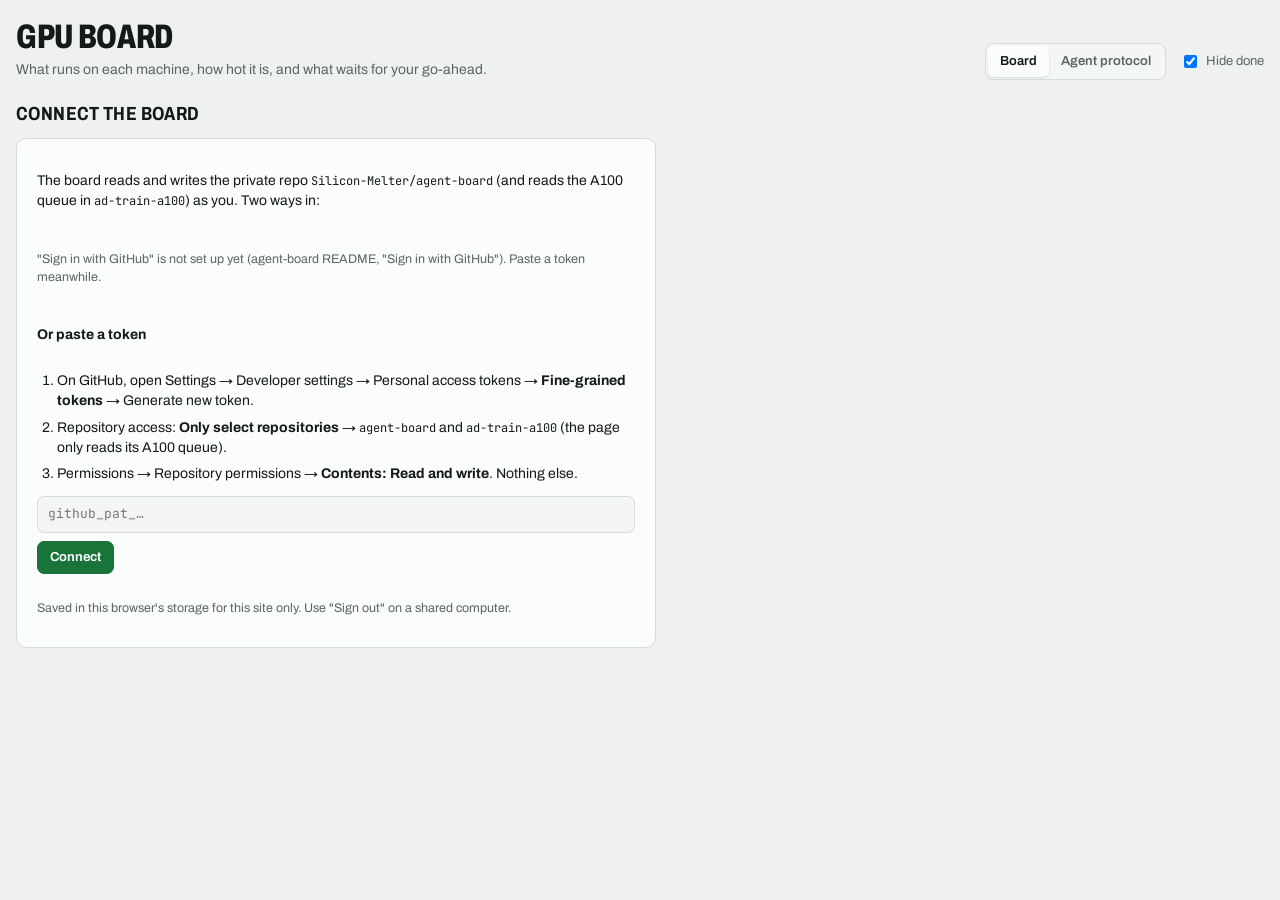
==== commit cce797ce: "Page: "Sign in with GitHub" next to "Paste a token" (agent-board 36672b8; hidden until SIGNIN is fil" ====
--- a/index.html
+++ b/index.html
@@ -251,7 +251,7 @@
         <button type="button" data-tab="protocol" aria-pressed="false">Agent protocol</button>
       </div>
       <label class="check"><input type="checkbox" id="hide-done" checked> Hide done</label>
-      <button type="button" class="btn link" id="forget" hidden>Forget token</button>
+      <button type="button" class="btn link" id="forget" hidden>Sign out</button>
     </div>
   </div>
 </header>
@@ -260,7 +260,13 @@
   <section id="setup" class="setup" hidden>
     <div class="sec-head"><h2>Connect the board</h2></div>
     <div class="card">
-      <p>The board reads and writes the private repo <span class="mono">Silicon-Melter/agent-board</span> with a GitHub token that stays in this browser.</p>
+      <p>The board reads and writes the private repo <span class="mono">Silicon-Melter/agent-board</span> (and reads the A100 queue in <span class="mono">ad-train-a100</span>) as you. Two ways in:</p>
+      <div id="signin-box" class="row">
+        <button type="button" class="btn go" id="signin">Sign in with GitHub</button>
+        <p class="fine">Through the board's GitHub App, which can reach only those two repos. It stays signed in on this browser and renews itself.</p>
+      </div>
+      <p class="fine" id="signin-off">"Sign in with GitHub" is not set up yet (agent-board README, "Sign in with GitHub"). Paste a token meanwhile.</p>
+      <p><b>Or paste a token</b></p>
       <ol>
         <li>On GitHub, open Settings → Developer settings → Personal access tokens → <b>Fine-grained tokens</b> → Generate new token.</li>
         <li>Repository access: <b>Only select repositories</b> → <span class="mono">agent-board</span> and <span class="mono">ad-train-a100</span> (the page only reads its A100 queue).</li>
@@ -271,7 +277,7 @@
         <button type="submit" class="btn go">Connect</button>
       </form>
       <div class="err" id="token-err" hidden></div>
-      <p class="fine">Saved in this browser's storage for this site only. Use "Forget token" on a shared computer.</p>
+      <p class="fine">Saved in this browser's storage for this site only. Use "Sign out" on a shared computer.</p>
     </div>
   </section>
 
@@ -300,8 +306,11 @@
 <script>
 (function () {
   const API = "https://api.github.com/repos/Silicon-Melter/agent-board";
+  // "Sign in with GitHub" (README): the board GitHub App's Client ID and the sign-in relay (web/signin-worker.js on
+  // Cloudflare). Both are public; the App's secret lives only in the relay. Empty: only the pasted token is offered.
+  const SIGNIN = { clientId: "", worker: "" };
+  const PAGE_URL = "https://silicon-melter.github.io/gpu-board/";
   const MIN = 60e3, HR = 3600e3;
-  const AUTO_MAX_H = 4; // board-sync starts a queued GPU job this long or shorter on its own when its GPU frees up
   const POLL = 5e3, SYNC_SILENT = 6 * MIN, BUMP_LATE = 2 * MIN, KEEP_CALLS = 14 * 24 * HR, MSG_MAX = 500;
   const LIVE = ["running", "paused", "queued"];
   const ORDER = { running: 0, paused: 1, blocked: 2, queued: 3, failed: 4, done: 5 };
@@ -312,6 +321,8 @@
     get(k) { try { return localStorage.getItem(k); } catch (e) { return null; } },
     set(k, v) { try { v == null ? localStorage.removeItem(k) : localStorage.setItem(k, v); } catch (e) { /* storage blocked: lasts for this visit */ } }
   };
+  let auth = null; // a signed-in token's refresh token and expiry; null for a pasted token
+  try { auth = JSON.parse(store.get("gpu-board.auth") || "null"); } catch (e) { auth = null; }
   const S = { token: store.get("gpu-board.token"), status: "loading", error: "", control: null, states: {}, jobs: [],
     protocol: null, tab: "board", hideDone: true, busy: {}, loading: false, queue: null, queueError: "" };
   const drafts = {}; // unsent messages, by job id, so a refresh never eats what you are typing
@@ -357,12 +368,27 @@
   // ---- GitHub ------------------------------------------------------------------------------------------------
   function b64decode(s) { return new TextDecoder().decode(Uint8Array.from(atob(s.replace(/\s/g, "")), (c) => c.charCodeAt(0))); }
   function b64encode(text) { let bin = ""; new TextEncoder().encode(text).forEach((b) => { bin += String.fromCharCode(b); }); return btoa(bin); }
+  // The relay swaps GitHub's sign-in code, or later the refresh token, for a token pair (signed-in tokens last 8 h).
+  async function relay(body) {
+    const r = await fetch(SIGNIN.worker, { method: "POST", headers: { "Content-Type": "application/json" }, body: JSON.stringify(body) });
+    const j = await r.json().catch(() => ({}));
+    if (!r.ok || !j.access_token) throw new Error(j.error_description || j.error || "the sign-in relay said " + r.status);
+    S.token = j.access_token;
+    auth = j.refresh_token ? { refresh: j.refresh_token, exp: j.expires_in ? Date.now() + j.expires_in * 1000 : null } : null;
+    store.set("gpu-board.token", S.token); store.set("gpu-board.auth", auth && JSON.stringify(auth));
+  }
+  let renewing = null;
+  const renew = () => (renewing = renewing || relay({ refresh_token: auth.refresh }).finally(() => { renewing = null; }));
   async function gh(path, opts) {
-    const r = await fetch(/^https:/.test(path) ? path : API + path, Object.assign({ cache: "no-store" }, opts, {
-      headers: Object.assign({ Authorization: "Bearer " + S.token, Accept: "application/vnd.github+json", "X-GitHub-Api-Version": "2022-11-28" }, (opts && opts.headers) || {})
-    }));
-    if (r.status === 401) { const e = new Error("GitHub rejected the token"); e.auth = true; throw e; }
-    return r;
+    if (auth && auth.exp && Date.now() > auth.exp - MIN) await renew().catch(() => {});
+    for (let tries = 0; ; tries++) {
+      const r = await fetch(/^https:/.test(path) ? path : API + path, Object.assign({ cache: "no-store" }, opts, {
+        headers: Object.assign({ Authorization: "Bearer " + S.token, Accept: "application/vnd.github+json", "X-GitHub-Api-Version": "2022-11-28" }, (opts && opts.headers) || {})
+      }));
+      if (r.status === 401 && auth && !tries && await renew().then(() => true, () => false)) continue;
+      if (r.status === 401) { const e = new Error("GitHub rejected the token"); e.auth = true; throw e; }
+      return r;
+    }
   }
   async function readFile(path, ref) {
     const r = await gh("/contents/" + path + "?ref=" + encodeURIComponent(ref));
@@ -426,7 +452,7 @@
   }
   const QPILL = { running: "p-running", ready: "p-queued", blocked: "p-blocked", done: "p-done", draft: "p-hold", withdrawn: "p-hold" };
   function renderQueue() {
-    if (S.queueError === "token") return '<div class="empty">The board\'s token can\'t read <span class="mono">ad-train-a100</span> yet. Add it under Repository access in the token\'s settings (github.com/settings/personal-access-tokens), then reload.</div>';
+    if (S.queueError === "token") return '<div class="empty">The board can\'t read <span class="mono">ad-train-a100</span> yet. Add it under Repository access in your token\'s settings (github.com/settings/personal-access-tokens), or, if you signed in with GitHub, to the board App\'s installation (github.com/settings/installations), then reload.</div>';
     if (!S.queue) return '<div class="empty">' + (S.queueError ? "Couldn\'t load the queue: " + esc(S.queueError) : "Loading the A100 queue…") + "</div>";
     const items = S.queue.items.filter((it) => !(S.hideDone && ["done", "withdrawn"].includes(qstate(it).word)));
     if (!items.length) return '<div class="empty">Nothing in the A100 queue' + (S.hideDone && S.queue.items.length ? " that isn\'t done" : "") + ".</div>";
@@ -470,7 +496,7 @@
       if (polls++ % 6 === 0) await loadQueue();
       S.status = "ready"; S.error = "";
     } catch (e) {
-      if (e.auth) { S.token = null; store.set("gpu-board.token", null); S.status = "need-token"; S.error = "GitHub rejected that token. Check it has Contents read and write on agent-board."; }
+      if (e.auth) { S.token = null; auth = null; store.set("gpu-board.token", null); store.set("gpu-board.auth", null); S.status = "need-token"; S.error = "GitHub rejected the token (expired or revoked). Sign in again, or paste a token with Contents read and write on agent-board."; }
       else { S.error = String(e.message || e); if (S.status !== "ready") S.status = "error"; }
     }
     S.loading = false;
@@ -552,7 +578,7 @@
     const what = w.pid ? "pid " + w.pid : w.unit ? "unit " + w.unit : "";
     const detail = (what ? " · " + esc(what) : "") + (j.last ? " · last log <q>" + esc(j.last) + "</q>" : "") + (t ? " · checked " + ago(ms(t.st.at)) : "");
     if (t && t.silent) out += '<div class="health dead"><b>Can\'t confirm</b>: this PC\'s sync has been silent since ' + ago(ms(t.st.at)) + ".</div>";
-    else if (j.alive === false) out += '<div class="health dead"><b>Process gone</b>' + detail + "</div>";
+    else if (j.alive === false) out += '<div class="health dead"><b>Process gone</b>' + detail + (j.delivered && j.delivered["p:" + w.pid] ? " · the agent was told " + ago(ms(j.delivered["p:" + w.pid])) : "") + "</div>";
     else if (j.alive === true) out += '<div class="health ok"><b>Alive</b>' + detail + "</div>";
     else if (j.state === "running") out += '<div class="health">No process handed to the sync service yet (<span class="mono">board-job watch</span>).</div>';
     const b = bumpOf(j);
@@ -661,7 +687,9 @@
 
   function render() {
     const connected = !!S.token;
-    $("setup").hidden = connected;
+    $("setup").hidden = connected || S.status === "signing-in";
+    $("signin-box").hidden = !(SIGNIN.clientId && SIGNIN.worker);
+    $("signin-off").hidden = !$("signin-box").hidden;
     $("board").hidden = !connected || S.tab !== "board";
     $("protocol").hidden = !connected || S.tab !== "protocol";
     $("forget").hidden = !connected;
@@ -670,7 +698,7 @@
     $("token-err").hidden = !(S.status === "need-token" && S.error);
     $("token-err").textContent = S.status === "need-token" ? S.error : "";
 
-    const notice = !connected ? "" : S.status === "loading" ? "Loading the board…" : S.error ? esc(S.error) + " Retrying every 5 s." : "";
+    const notice = S.status === "signing-in" ? "Signing in with GitHub…" : !connected ? "" : S.status === "loading" ? "Loading the board…" : S.error ? esc(S.error) + " Retrying every 5 s." : "";
     $("notice").hidden = !notice;
     $("notice-text").innerHTML = notice;
     $("protocol-text").textContent = S.protocol == null ? "Loading…" : S.protocol || "The protocol file is missing.";
@@ -698,7 +726,7 @@
       return '<div class="call' + (held ? " blocked-hold" : "") + '">' +
         '<div class="call-main"><div class="row1"><span class="pill p-queued">Queued</span>' + acctChip(j) + reach(j) + '<span class="mono">' + esc(m ? m.name : j.machine) + " · " + esc(d.label) + '</span><span class="ago">waiting ' + ago(ms(j.created)).replace(" ago", "") + "</span></div>" +
         '<div class="call-task">' + esc(j.task || j.id) + '</div><div class="call-why">' + why(j) + " · ≈ " + esc(j.vram_gb ?? "?") + " GB, ≈ " + esc(j.est_hours ?? "?") + " h" +
-          (j.agent_alive === false ? " · <b>Its session has ended</b>, so it won't start" : j.est_hours > AUTO_MAX_H ? " · <b>Over " + AUTO_MAX_H + " h</b>, so it waits for your Go ahead" : "") + "</div></div>" +
+          (j.agent_alive === false ? " · <b>Its session has ended</b>, so it won't start" : "") + "</div></div>" +
         '<div class="btns"><button type="button" class="btn go" data-act="go" data-id="' + esc(j.id) + '"' + (held || S.busy[j.id] ? " disabled" : "") + '>Go ahead</button><button type="button" class="btn wait" data-act="wait" data-id="' + esc(j.id) + '"' + (S.busy[j.id] ? " disabled" : "") + ">Wait</button>" + clearBtn(j) + "</div>" +
         "</div>";
     }).join("") : '<div class="empty">Nothing is waiting on you. A GPU job lands here when its agent queues on a busy GPU or an on-hold machine.</div>';
@@ -755,7 +783,7 @@
   document.addEventListener("click", (e) => {
     const b = e.target.closest("button"); if (!b) return;
     if (b.dataset.tab) { S.tab = b.dataset.tab; refresh(); return; }
-    if (b.id === "forget") { store.set("gpu-board.token", null); S.token = null; S.control = null; S.status = "need-token"; S.error = ""; refresh(); return; }
+    if (b.id === "forget") { store.set("gpu-board.token", null); store.set("gpu-board.auth", null); S.token = null; auth = null; S.control = null; S.status = "need-token"; S.error = ""; refresh(); return; }
     const a = b.dataset.act, id = b.dataset.id;
     if (a === "collapse") { const k = b.dataset.key; if (collapsed[k]) delete collapsed[k]; else collapsed[k] = true; store.set("gpu-board.collapsed", JSON.stringify(collapsed)); refresh(); return; }
     if (a === "collapse-all") { const m = machine(id); const close = !devicesOf(m).every((d) => collapsed[m.id + ":" + d.id]); devicesOf(m).forEach((d) => { if (close) collapsed[m.id + ":" + d.id] = true; else delete collapsed[m.id + ":" + d.id]; }); store.set("gpu-board.collapsed", JSON.stringify(collapsed)); refresh(); return; }
@@ -791,14 +819,31 @@
     e.preventDefault();
     const v = $("token-input").value.trim();
     if (!v) return;
-    S.token = v; store.set("gpu-board.token", v); $("token-input").value = ""; S.status = "loading"; S.error = "";
+    S.token = v; auth = null; store.set("gpu-board.token", v); store.set("gpu-board.auth", null); $("token-input").value = ""; S.status = "loading"; S.error = "";
     refresh(); load();
   });
   $("hide-done").addEventListener("change", (e) => { S.hideDone = e.target.checked; refresh(); });
 
-  if (!S.token) S.status = "need-token";
+  $("signin").addEventListener("click", () => {
+    const state = Array.from(crypto.getRandomValues(new Uint8Array(16)), (b) => b.toString(16).padStart(2, "0")).join("");
+    try { sessionStorage.setItem("gpu-board.state", state); } catch (e) { /* the state check on return then fails safely */ }
+    location.href = "https://github.com/login/oauth/authorize?" + new URLSearchParams({ client_id: SIGNIN.clientId, redirect_uri: PAGE_URL, state });
+  });
+  function signInReturn() {  // GitHub sent us back with ?code&state: swap the code for a token, once
+    const q = new URLSearchParams(location.search);
+    if (!q.get("code")) return null;
+    history.replaceState(null, "", location.pathname);
+    let want = null;
+    try { want = sessionStorage.getItem("gpu-board.state"); sessionStorage.removeItem("gpu-board.state"); } catch (e) { want = null; }
+    if (!want || q.get("state") !== want) { S.error = "Sign-in failed: GitHub's reply doesn't match a sign-in started in this browser. Try again."; return null; }
+    S.status = "signing-in";
+    return relay({ code: q.get("code") }).then(() => { S.status = "loading"; S.error = ""; },
+      (e) => { S.token = null; S.status = "need-token"; S.error = "Sign-in failed: " + (e.message || e) + "."; });
+  }
+  const signingIn = signInReturn();
+  if (!S.token && !signingIn) S.status = "need-token";
   render();
-  load();
+  if (signingIn) signingIn.then(() => { refresh(); load(); }); else load();
   setInterval(() => { if (!document.hidden) load(); else refresh(); }, POLL);
   document.addEventListener("visibilitychange", () => { if (!document.hidden) load(); });
 })();
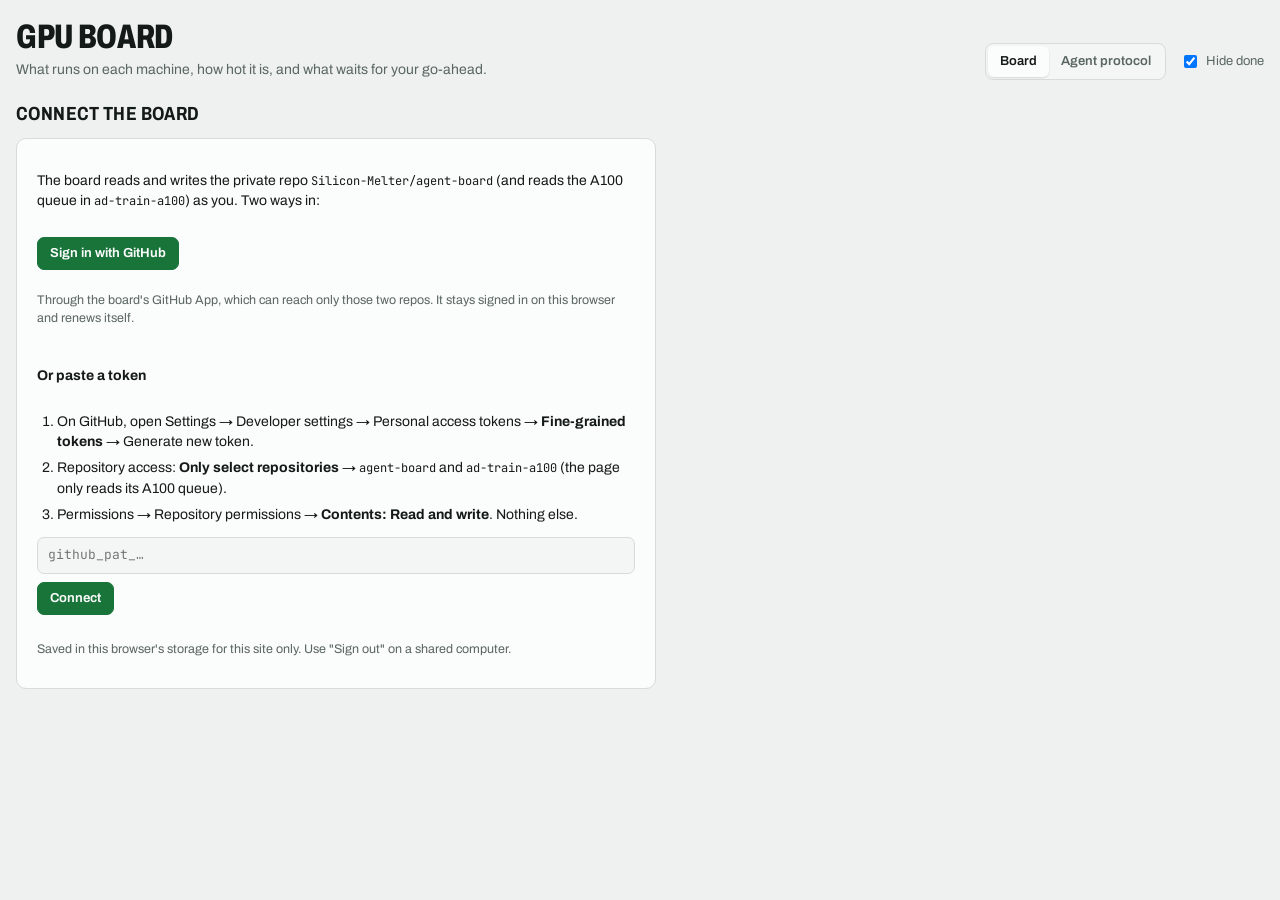
==== commit 4b8331c6: "Page: turn on "Sign in with GitHub" (agent-board cc6e3f6) Co-Authored-By: Claude Opus 5.5 <noreply@a" ====
--- a/index.html
+++ b/index.html
@@ -308,7 +308,7 @@
   const API = "https://api.github.com/repos/Silicon-Melter/agent-board";
   // "Sign in with GitHub" (README): the board GitHub App's Client ID and the sign-in relay (web/signin-worker.js on
   // Cloudflare). Both are public; the App's secret lives only in the relay. Empty: only the pasted token is offered.
-  const SIGNIN = { clientId: "", worker: "" };
+  const SIGNIN = { clientId: "Iv23liAFVs5Ig1soR2Cm", worker: "https://gpu-board-signin.noppawit37815.workers.dev/" };
   const PAGE_URL = "https://silicon-melter.github.io/gpu-board/";
   const MIN = 60e3, HR = 3600e3;
   const POLL = 5e3, SYNC_SILENT = 6 * MIN, BUMP_LATE = 2 * MIN, KEEP_CALLS = 14 * 24 * HR, MSG_MAX = 500;
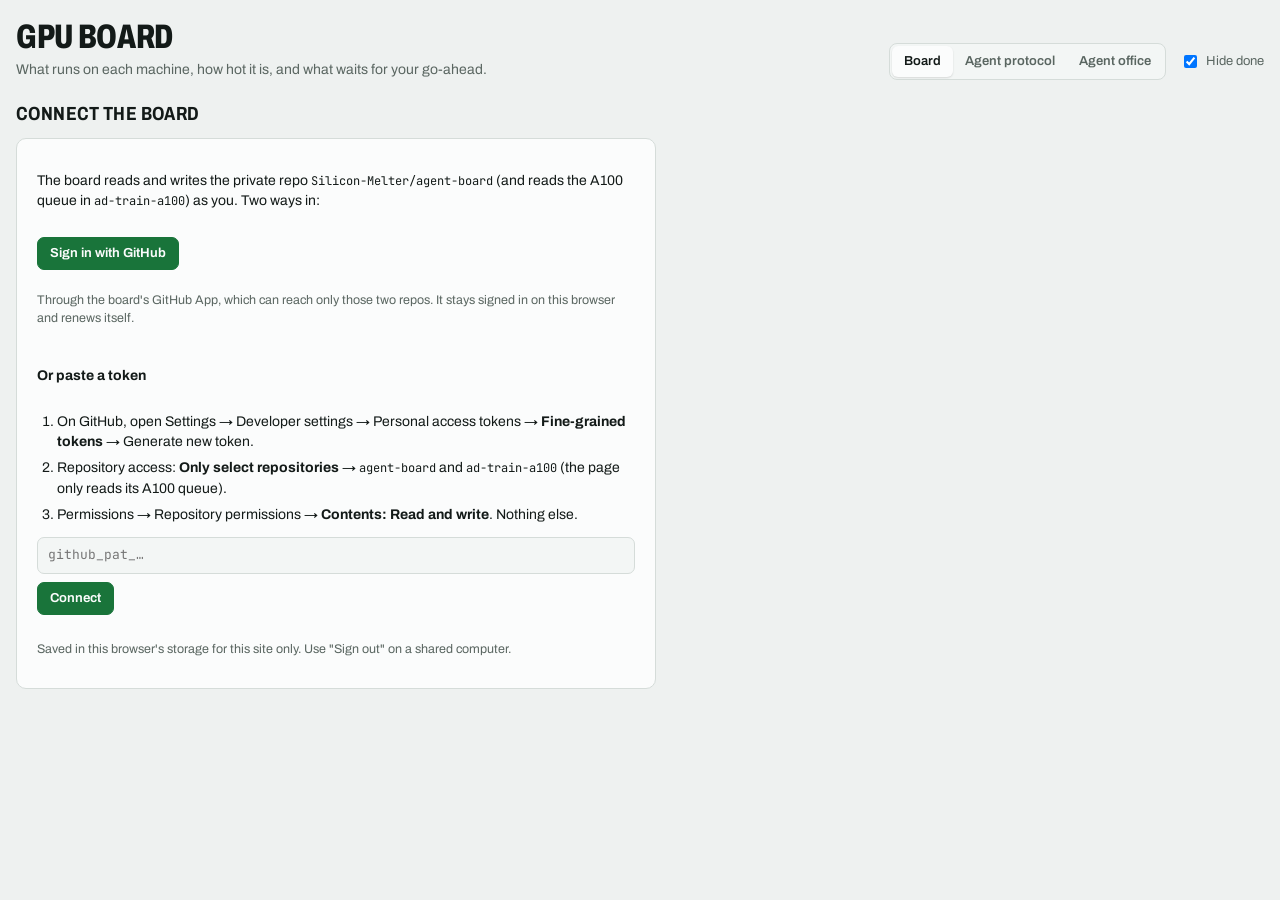
==== commit bb79484c: "Page: Agent office (office.html) + nav link from the board (agent-board 9ddd421)" ====
--- a/index.html
+++ b/index.html
@@ -54,6 +54,8 @@
 .seg { display: inline-flex; background: var(--surface-2); border: 1px solid var(--line); border-radius: 8px; padding: 2px; }
 .seg button { border: 0; background: none; padding: 6px 12px; border-radius: 6px; color: var(--muted); font-weight: 600; font-size: 13px; }
 .seg button[aria-pressed="true"] { background: var(--surface); color: var(--ink); box-shadow: 0 1px 2px rgb(0 0 0 / .12); }
+.seg a { padding: 6px 12px; border-radius: 6px; color: var(--muted); font-weight: 600; font-size: 13px; text-decoration: none; }
+.seg a:hover { color: var(--ink); }
 .seg-label { font-size: 11px; letter-spacing: .08em; text-transform: uppercase; color: var(--muted); margin-right: 6px; }
 .check { display: inline-flex; gap: 6px; align-items: center; color: var(--muted); font-size: 13px; border-radius: 6px; }
 
@@ -89,6 +91,10 @@
 .qtable .qid { font-family: var(--mono); font-weight: 700; white-space: nowrap; }
 .qtable .qnote { display: block; margin-top: 3px; color: var(--muted); font-size: 12px; }
 .qtable .qadded, .qtable .btn { white-space: nowrap; }
+.qfold { display: flex; align-items: center; gap: 8px; margin-top: 12px; border: 0; background: none; padding: 4px 0; color: var(--muted); font-weight: 650; font-size: 13px; }
+.qfold:hover { color: var(--ink); }
+.qfold + .qwrap { margin-top: 6px; }
+.qfold[aria-expanded="false"] .chev { transform: rotate(-45deg); }
 .p-hold { color: var(--hold); background: var(--hold-bg); }
 
 .btns { display: flex; gap: 8px; flex-wrap: wrap; }
@@ -249,6 +255,7 @@
       <div class="seg" role="group" aria-label="Page">
         <button type="button" data-tab="board" aria-pressed="true">Board</button>
         <button type="button" data-tab="protocol" aria-pressed="false">Agent protocol</button>
+        <a href="office.html">Agent office</a>
       </div>
       <label class="check"><input type="checkbox" id="hide-done" checked> Hide done</label>
       <button type="button" class="btn link" id="forget" hidden>Sign out</button>
@@ -324,7 +331,8 @@
   let auth = null; // a signed-in token's refresh token and expiry; null for a pasted token
   try { auth = JSON.parse(store.get("gpu-board.auth") || "null"); } catch (e) { auth = null; }
   const S = { token: store.get("gpu-board.token"), status: "loading", error: "", control: null, states: {}, jobs: [],
-    protocol: null, tab: "board", hideDone: true, busy: {}, loading: false, queue: null, queueError: "" };
+    protocol: null, tab: "board", hideDone: true, busy: {}, loading: false, queue: null, queueError: "",
+    showFinished: !!store.get("gpu-board.queue-finished") };  // the A100 queue's "Finished and withdrawn" section, closed by default
   const drafts = {}; // unsent messages, by job id, so a refresh never eats what you are typing
   let collapsed = {};
   try { collapsed = JSON.parse(store.get("gpu-board.collapsed") || "{}") || {}; } catch (e) { collapsed = {}; }
@@ -427,7 +435,8 @@
     };
     const rows = section("queue").filter((l) => /^\s*\|/.test(l)).map((l) => l.trim().replace(/^\||\|$/g, "").split("|").map((c) => c.trim()));
     const head = (rows[0] || []).map((h) => h.toLowerCase());
-    const items = rows.slice(1).filter((r) => !r.every((c) => /^:?-+:?$/.test(c))).map((r) => {
+    // A second table in the section (e.g. done items in a <details> block) repeats the header row; skip it like a separator
+    const items = rows.slice(1).filter((r) => !r.every((c) => /^:?-+:?$/.test(c)) && r.join("|").toLowerCase() !== head.join("|")).map((r) => {
       const o = {}; head.forEach((h, i) => { o[h] = r[i] || ""; }); return o;
     });
     const prompts = {};
@@ -438,7 +447,10 @@
     return { items, prompts };
   }
   const qcol = (it, prefix) => { const k = Object.keys(it).find((h) => h.startsWith(prefix)); return k ? it[k] : ""; };
-  const qstate = (it) => { const t = qcol(it, "state"); const m = t.match(/^\s*([A-Za-z]+)\s*(.*)$/); return { word: m ? m[1].toLowerCase() : "", rest: m ? m[2] : t }; };
+  const qstate = (it) => {  // "ready (after A05)", "**done** — handed off": the state word, then the rest as a note
+    const t = qcol(it, "state"), m = t.match(/^\s*[*_]*([A-Za-z]+)[*_]*\s*(?:[—–-]\s*)?(.*)$/);
+    return { word: m ? m[1].toLowerCase() : "", rest: m ? m[2] : t };
+  };
   function qlink(path) {  // a link inside the queue repo, or a plain https link; anything else stays text
     const p = path.replace(/^\.\//, "");
     return /^https:\/\//.test(p) ? p : /^[\w.\/-]+$/.test(p) ? QUEUE_BLOB + p : null;
@@ -454,11 +466,16 @@
   function renderQueue() {
     if (S.queueError === "token") return '<div class="empty">The board can\'t read <span class="mono">ad-train-a100</span> yet. Add it under Repository access in your token\'s settings (github.com/settings/personal-access-tokens), or, if you signed in with GitHub, to the board App\'s installation (github.com/settings/installations), then reload.</div>';
     if (!S.queue) return '<div class="empty">' + (S.queueError ? "Couldn\'t load the queue: " + esc(S.queueError) : "Loading the A100 queue…") + "</div>";
-    const items = S.queue.items.filter((it) => !(S.hideDone && ["done", "withdrawn"].includes(qstate(it).word)));
-    if (!items.length) return '<div class="empty">Nothing in the A100 queue' + (S.hideDone && S.queue.items.length ? " that isn\'t done" : "") + ".</div>";
+    const over = (it) => ["done", "withdrawn"].includes(qstate(it).word);
+    const open = S.queue.items.filter((it) => !over(it)), finished = S.queue.items.filter(over);
+    return (open.length ? queueTable(open) : '<div class="empty">Nothing open in the A100 queue.</div>') +
+      (finished.length ? '<button type="button" class="qfold" data-act="queue-finished" aria-expanded="' + S.showFinished + '">' +
+        '<span class="chev" aria-hidden="true"></span>Finished and withdrawn (' + finished.length + ")</button>" + (S.showFinished ? queueTable(finished) : "") : "");
+  }
+  function queueTable(items) {
     return '<div class="qwrap"><table class="qtable"><thead><tr><th>ID</th><th>State</th><th>Task</th><th>Est. A100 h</th><th>Needs</th><th>Added</th><th>Report</th><th></th></tr></thead><tbody>' +
       items.map((it) => {
-        const id = qcol(it, "id"), st = qstate(it), prompt = S.queue.prompts[id];
+        const id = qcol(it, "id"), st = qstate(it), prompt = !["done", "withdrawn"].includes(st.word) && S.queue.prompts[id];
         return "<tr><td class=\"qid\">" + esc(id) + "</td>" +
           '<td><span class="pill ' + (QPILL[st.word] || "p-hold") + '">' + esc(st.word || "?") + "</span>" + (st.rest ? '<span class="qnote">' + mdInline(st.rest) + "</span>" : "") + "</td>" +
           "<td>" + mdInline(qcol(it, "task")) + "</td><td>" + mdInline(qcol(it, "est")) + "</td><td>" + mdInline(qcol(it, "needs")) + "</td>" +
@@ -787,6 +804,7 @@
     const a = b.dataset.act, id = b.dataset.id;
     if (a === "collapse") { const k = b.dataset.key; if (collapsed[k]) delete collapsed[k]; else collapsed[k] = true; store.set("gpu-board.collapsed", JSON.stringify(collapsed)); refresh(); return; }
     if (a === "collapse-all") { const m = machine(id); const close = !devicesOf(m).every((d) => collapsed[m.id + ":" + d.id]); devicesOf(m).forEach((d) => { if (close) collapsed[m.id + ":" + d.id] = true; else delete collapsed[m.id + ":" + d.id]; }); store.set("gpu-board.collapsed", JSON.stringify(collapsed)); refresh(); return; }
+    if (a === "queue-finished") { S.showFinished = !S.showFinished; store.set("gpu-board.queue-finished", S.showFinished ? "1" : null); refresh(); return; }
     if (a === "copy-prompt") {
       const text = S.queue && S.queue.prompts[id];
       if (!text) return;
